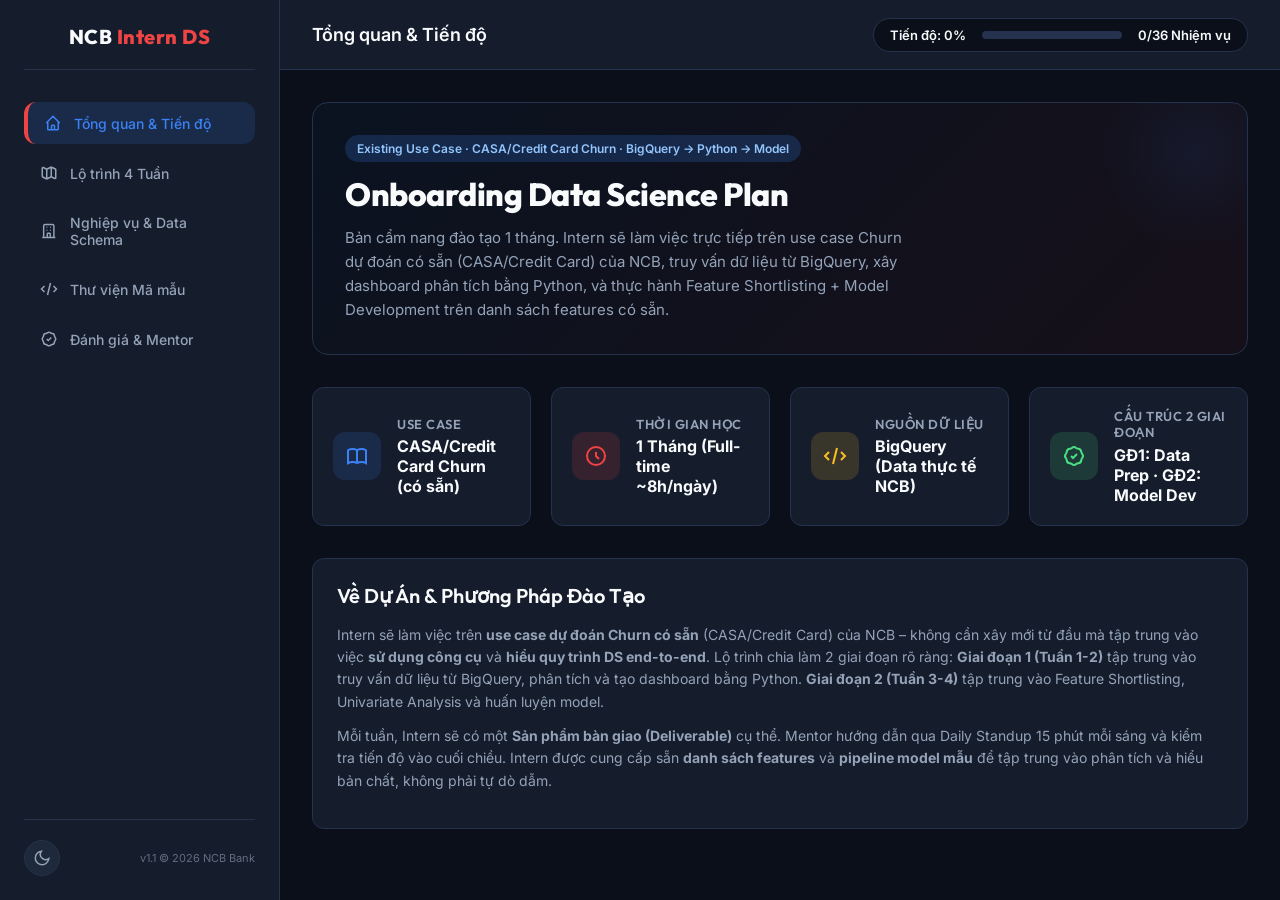
==== ds-intern-onboarding-guide/index.html @ 9ca45bc7 "Add ds-intern-onboarding-guide project files" ====
<!DOCTYPE html>
<html lang="vi" data-theme="dark">
<head>
  <meta charset="UTF-8">
  <meta name="viewport" content="width=device-width, initial-scale=1.0">
  <title>NCB - Khung Đào Tạo Intern Data Science (1 Tháng)</title>
  <!-- Google Fonts: Outfit for Headings, Inter for Body -->
  <link rel="preconnect" href="https://fonts.googleapis.com">
  <link rel="preconnect" href="https://fonts.gstatic.com" crossorigin>
  <link href="https://fonts.googleapis.com/css2?family=Inter:wght@300;400;500;600;700&family=Outfit:wght@400;500;600;700;800&display=swap" rel="stylesheet">
  
  <!-- CSS Stylesheet -->
  <link rel="stylesheet" href="style.css">
</head>
<body>

  <!-- ==========================================
       SIDEBAR NAVIGATION
       ========================================== -->
  <aside class="sidebar">
    <div>
      <div class="brand-container">
        <div class="logo-text">NCB <span>Intern DS</span></div>
      </div>
      <nav>
        <ul class="menu-list">
          <li class="menu-item active" data-tab="overview">
            <svg width="18" height="18" fill="none" stroke="currentColor" stroke-width="2" viewBox="0 0 24 24"><path d="M3 12l2-2m0 0l7-7 7 7M5 10v10a1 1 0 001 1h3m10-11l2 2m-2-2v10a1 1 0 01-1 1h-3m-6 0a1 1 0 001-1v-4a1 1 0 011-1h2a1 1 0 011 1v4a1 1 0 001 1m-6 0h6"/></svg>
            Tổng quan & Tiến độ
          </li>
          <li class="menu-item" data-tab="roadmap">
            <svg width="18" height="18" fill="none" stroke="currentColor" stroke-width="2" viewBox="0 0 24 24"><path d="M9 20l-5.447-2.724A1 1 0 013 16.382V5.618a1 1 0 011.447-.894L9 7m0 13l6-3m-6 3V7m6 10l4.553 2.276A1 1 0 0021 18.382V7.618a1 1 0 00-.553-.894L15 4m0 13V4m0 0L9 7"/></svg>
            Lộ trình 4 Tuần
          </li>
          <li class="menu-item" data-tab="business">
            <svg width="18" height="18" fill="none" stroke="currentColor" stroke-width="2" viewBox="0 0 24 24"><path d="M19 21V5a2 2 0 00-2-2H7a2 2 0 00-2 2v16m14 0h2m-2 0h-5m-9 0H3m2 0h5M9 7h1m-1 4h1m4-4h1m-1 4h1m-5 10v-5a1 1 0 011-1h2a1 1 0 011 1v5m-4 0h4"/></svg>
            Nghiệp vụ & Data Schema
          </li>
          <li class="menu-item" data-tab="code">
            <svg width="18" height="18" fill="none" stroke="currentColor" stroke-width="2" viewBox="0 0 24 24"><path d="M10 20l4-16m4 4l4 4-4 4M6 16l-4-4 4-4"/></svg>
            Thư viện Mã mẫu
          </li>
          <li class="menu-item" data-tab="evaluation">
            <svg width="18" height="18" fill="none" stroke="currentColor" stroke-width="2" viewBox="0 0 24 24"><path d="M9 12l2 2 4-4M7.835 4.697a3.42 3.42 0 001.946-.806 3.42 3.42 0 014.438 0 3.42 3.42 0 001.946.806 3.42 3.42 0 013.138 3.138 3.42 3.42 0 00.806 1.946 3.42 3.42 0 010 4.438 3.42 3.42 0 00-.806 1.946 3.42 3.42 0 01-3.138 3.138 3.42 3.42 0 00-1.946.806 3.42 3.42 0 01-4.438 0 3.42 3.42 0 00-1.946-.806 3.42 3.42 0 01-3.138-3.138 3.42 3.42 0 00-.806-1.946 3.42 3.42 0 010-4.438 3.42 3.42 0 00.806-1.946 3.42 3.42 0 013.138-3.138z"/></svg>
            Đánh giá & Mentor
          </li>
        </ul>
      </nav>
    </div>
    <div class="sidebar-footer">
      <button class="theme-toggle" id="theme-toggle-btn" title="Đổi chế ốộ Sáng/Tối">
        <!-- Sun icon (shows in dark) -->
        <svg id="theme-sun" width="18" height="18" fill="none" stroke="currentColor" stroke-width="2" viewBox="0 0 24 24" style="display:block;"><circle cx="12" cy="12" r="5"/><path d="M12 1v2m0 18v2M4.22 4.22l1.42 1.42m12.72 12.72l1.42 1.42M1 12h2m18 0h2M4.22 19.78l1.42-1.42m12.72-12.72l1.42-1.42"/></svg>
        <!-- Moon icon (shows in light) -->
        <svg id="theme-moon" width="18" height="18" fill="none" stroke="currentColor" stroke-width="2" viewBox="0 0 24 24" style="display:none;"><path d="M21 12.79A9 9 0 1111.21 3 7 7 0 0021 12.79z"/></svg>
      </button>
      <div style="font-size: 11px; opacity: 0.6;">v1.1 &copy; 2026 NCB Bank</div>
    </div>
  </aside>

  <!-- ==========================================
       MAIN CONTENT CONTAINER
       ========================================== -->
  <div class="main-wrapper">
    <!-- Top bar -->
    <header class="top-bar">
      <div class="top-title" id="page-title">Tổng quan & Tiến ốộ</div>
      <div class="progress-widget">
        <div class="progress-text" id="progress-percent-label">Tiến ốộ: 0%</div>
        <div class="progress-bar-container">
          <div class="progress-bar-fill" id="progress-bar"></div>
        </div>
        <div class="progress-text" id="progress-ratio">0/36 Nhiệm vụ</div>
      </div>
    </header>

    <!-- Scrollable content area -->
    <main class="content-area">

      <!-- ==========================================
           TAB: OVERVIEW
           ========================================== -->
      <section class="tab-content active" id="tab-overview">
        <div class="hero-banner">
          <div class="hero-info">
            <span class="hero-badge">Existing Use Case · CASA/Credit Card Churn · BigQuery → Python → Model</span>
            <h1 class="hero-title">Onboarding Data Science Plan</h1>
            <p class="hero-desc">Bản cẩm nang đào tạo 1 tháng. Intern sẽ làm việc trực tiếp trên use case Churn dự đoán có sẵn (CASA/Credit Card) của NCB, truy vấn dữ liệu từ BigQuery, xây dashboard phân tích bằng Python, và thực hành Feature Shortlisting + Model Development trên danh sách features có sẵn.</p>
          </div>
        </div>

        <div class="info-grid">
          <div class="info-card">
            <div class="info-icon-wrapper" style="background-color: var(--ncb-blue-light); color: var(--ncb-blue);">
              <svg width="24" height="24" fill="none" stroke="currentColor" stroke-width="2" viewBox="0 0 24 24"><path d="M12 6.253v13m0-13C10.832 5.477 9.246 5 7.5 5S4.168 5.477 3 6.253v13C4.168 18.477 5.754 18 7.5 18s3.332.477 4.5 1.253m0-13C13.168 5.477 14.754 5 16.5 5c1.747 0 3.332.477 4.5 1.253v13C19.832 18.477 18.247 18 16.5 18c-1.746 0-3.332.477-4.5 1.253"/></svg>
            </div>
            <div class="info-details">
              <h4>Use Case</h4>
              <p>CASA/Credit Card Churn (có sẵn)</p>
            </div>
          </div>
          <div class="info-card">
            <div class="info-icon-wrapper" style="background-color: var(--ncb-red-light); color: var(--ncb-red);">
              <svg width="24" height="24" fill="none" stroke="currentColor" stroke-width="2" viewBox="0 0 24 24"><path d="M12 8v4l3 3m6-3a9 9 0 11-18 0 9 9 0 0118 0z"/></svg>
            </div>
            <div class="info-details">
              <h4>Thời gian học</h4>
              <p>1 Tháng (Full-time ~8h/ngày)</p>
            </div>
          </div>
          <div class="info-card">
            <div class="info-icon-wrapper" style="background-color: var(--accent-gold-light); color: var(--accent-gold);">
              <svg width="24" height="24" fill="none" stroke="currentColor" stroke-width="2" viewBox="0 0 24 24"><path d="M10 20l4-16m4 4l4 4-4 4M6 16l-4-4 4-4"/></svg>
            </div>
            <div class="info-details">
              <h4>Nguồn dữ liệu</h4>
              <p>BigQuery (Data thực tế NCB)</p>
            </div>
          </div>
          <div class="info-card">
            <div class="info-icon-wrapper" style="background-color: var(--success-light); color: var(--success);">
              <svg width="24" height="24" fill="none" stroke="currentColor" stroke-width="2" viewBox="0 0 24 24"><path d="M9 12l2 2 4-4M7.835 4.697a3.42 3.42 0 001.946-.806 3.42 3.42 0 014.438 0 3.42 3.42 0 001.946.806 3.42 3.42 0 013.138 3.138 3.42 3.42 0 00.806 1.946 3.42 3.42 0 010 4.438 3.42 3.42 0 00-.806 1.946 3.42 3.42 0 01-3.138 3.138 3.42 3.42 0 00-1.946.806 3.42 3.42 0 01-4.438 0 3.42 3.42 0 00-1.946-.806 3.42 3.42 0 01-3.138-3.138 3.42 3.42 0 00-.806-1.946 3.42 3.42 0 010-4.438 3.42 3.42 0 00.806-1.946 3.42 3.42 0 013.138-3.138z"/></svg>
            </div>
            <div class="info-details">
              <h4>Cấu trúc 2 Giai đoạn</h4>
              <p>GĐ1: Data Prep · GĐ2: Model Dev</p>
            </div>
          </div>
        </div>

        <div style="background-color: var(--bg-card); border: 1px solid var(--border-color); padding: 24px; border-radius: var(--radius); margin-bottom: 24px;">
          <h2 style="font-size: 20px; margin-bottom: 16px;">Về Dự Án & Phương Pháp Đào Tạo</h2>
          <p style="color: var(--text-secondary); font-size: 14px; line-height: 1.6; margin-bottom: 12px;">
            Intern sẽ làm việc trên <strong>use case dự đoán Churn có sẵn</strong> (CASA/Credit Card) của NCB – không cần xây mới từ đầu mà tập trung vào việc <strong>sử dụng công cụ</strong> và <strong>hiểu quy trình DS end-to-end</strong>. Lộ trình chia làm 2 giai đoạn rõ ràng: <strong>Giai đoạn 1 (Tuần 1-2)</strong> tập trung vào truy vấn dữ liệu từ BigQuery, phân tích và tạo dashboard bằng Python. <strong>Giai đoạn 2 (Tuần 3-4)</strong> tập trung vào Feature Shortlisting, Univariate Analysis và huấn luyện model.
          </p>
          <p style="color: var(--text-secondary); font-size: 14px; line-height: 1.6; margin-bottom: 12px;">
            Mỗi tuần, Intern sẽ có một <strong>Sản phẩm bàn giao (Deliverable)</strong> cụ thể. Mentor hướng dẫn qua Daily Standup 15 phút mỗi sáng và kiểm tra tiến độ vào cuối chiều. Intern được cung cấp sẵn <strong>danh sách features</strong> và <strong>pipeline model mẫu</strong> để tập trung vào phân tích và hiểu bản chất, không phải tự dò dẫm.
          </p>
        </div>
      </section>

      <!-- ==========================================
           TAB: 4-WEEK ROADMAP
           ========================================== -->
      <section class="tab-content" id="tab-roadmap">
        <div class="search-container">
          <svg class="search-icon" width="18" height="18" fill="none" stroke="currentColor" stroke-width="2" viewBox="0 0 24 24"><path d="M21 21l-6-6m2-5a7 7 0 11-14 0 7 7 0 0114 0z"/></svg>
          <input type="text" class="search-input" id="roadmap-search" placeholder="Tìm kiếm nội dung bài học, thư viện, hoặc tác vụ cụ thể...">
        </div>

        <!-- Phase Banner 1 -->
        <div style="background: linear-gradient(135deg, var(--ncb-blue), #0066cc); color: #fff; padding: 16px 20px; border-radius: var(--radius); margin-bottom: 8px; display: flex; align-items: center; gap: 12px;">
          <svg width="24" height="24" fill="none" stroke="currentColor" stroke-width="2" viewBox="0 0 24 24"><path d="M4 7v10c0 2.21 3.582 4 8 4s8-1.79 8-4V7M4 7c0 2.21 3.582 4 8 4s8-1.79 8-4M4 7c0-2.21 3.582-4 8-4s8 1.79 8 4m0 5c0 2.21-3.582 4-8 4s-8-1.79-8-4"/></svg>
          <div>
            <div style="font-weight: 700; font-size: 16px;">GIAI ĐOẠN 1: DATA PREPARATION &amp; ANALYSIS</div>
            <div style="font-size: 12px; opacity: 0.85;">Tuần 1-2 · Kết nối BigQuery → Khám phá → Trực quan hóa bằng Python → Phân tích</div>
          </div>
        </div>

        <div class="timeline-container">
          
          <!-- WEEK 1 -->
          <div class="week-node open" id="week-1-node">
            <div class="week-marker">1</div>
            <div class="week-header" onclick="toggleWeek(1)">
              <div class="week-meta">
                <h3>Tuần 1: Kết nối dữ liệu &amp; Khám phá (Data Access &amp; Exploration)</h3>
                <div class="subtitle">Trọng tâm: Truy vấn dữ liệu thực tế CASA/Credit Card từ BigQuery, làm quen cấu trúc bảng, thống kê tổng quan bằng Python</div>
              </div>
              <button class="week-toggle-btn">
                <svg width="20" height="20" fill="none" stroke="currentColor" stroke-width="2" viewBox="0 0 24 24"><path d="M19 9l-7 7-7-7"/></svg>
              </button>
            </div>
            
            <div class="week-content">
              <div class="day-block">
                <div class="day-title"><span>Ngày 1-2</span> Thiết lập môi trường &amp; Kết nối BigQuery</div>
                <ul class="task-list">
                  <li class="task-item" onclick="toggleTaskCheckbox(this)">
                    <input type="checkbox" class="task-checkbox" data-task-id="w1-d1-1">
                    Cài đặt môi trường Python (Jupyter/Colab), cài đặt thư viện <code>google-cloud-bigquery</code> và xác thực tài khoản service account.
                  </li>
                  <li class="task-item" onclick="toggleTaskCheckbox(this)">
                    <input type="checkbox" class="task-checkbox" data-task-id="w1-d1-2">
                    Viết câu truy vấn SQL đầu tiên trên BigQuery Console: <code>SELECT * FROM dataset.table LIMIT 100</code> để xem cấu trúc dữ liệu CASA/Credit Card churn.
                  </li>
                  <li class="task-item" onclick="toggleTaskCheckbox(this)">
                    <input type="checkbox" class="task-checkbox" data-task-id="w1-d1-3">
                    Load kết quả truy vấn vào Python DataFrame bằng <code>client.query(sql).to_dataframe()</code>. Kiểm tra <code>df.shape</code>, <code>df.info()</code>, <code>df.dtypes</code>.
                  </li>
                </ul>
              </div>

              <div class="day-block">
                <div class="day-title"><span>Ngày 3</span> Data Profiling &amp; Kiểm tra chất lượng dữ liệu</div>
                <ul class="task-list">
                  <li class="task-item" onclick="toggleTaskCheckbox(this)">
                    <input type="checkbox" class="task-checkbox" data-task-id="w1-d2-1">
                    Kiểm tra tỷ lệ missing values cho từng cột bằng <code>df.isnull().mean()</code>. Đánh dấu các cột có tỷ lệ khuyết &gt;30% cần xử lý đặc biệt.
                  </li>
                  <li class="task-item" onclick="toggleTaskCheckbox(this)">
                    <input type="checkbox" class="task-checkbox" data-task-id="w1-d2-2">
                    Sử dụng <code>df.describe()</code> để đọc phân phối số liệu. Đối chiếu với Data Dictionary do Mentor cung cấp để hiểu ý nghĩa nghiệp vụ từng cột.
                  </li>
                  <li class="task-item" onclick="toggleTaskCheckbox(this)">
                    <input type="checkbox" class="task-checkbox" data-task-id="w1-d2-3">
                    Kiểm tra bản ghi trùng lặp <code>df.duplicated().sum()</code>, phân phối nhãn target (Churn vs Non-Churn) bằng <code>value_counts(normalize=True)</code>.
                  </li>
                </ul>
              </div>

              <div class="day-block">
                <div class="day-title"><span>Ngày 4-5</span> EDA cơ bản &amp; Trực quan hóa đơn biến</div>
                <ul class="task-list">
                  <li class="task-item" onclick="toggleTaskCheckbox(this)">
                    <input type="checkbox" class="task-checkbox" data-task-id="w1-d3-1">
                    Vẽ Histogram + Boxplot cho các biến số quan trọng (Hạn mức, Số dư, Độ tuổi, Số tháng không hoạt động) bằng Matplotlib/Seaborn.
                  </li>
                  <li class="task-item" onclick="toggleTaskCheckbox(this)">
                    <input type="checkbox" class="task-checkbox" data-task-id="w1-d3-2">
                    Vẽ Countplot/Bar chart cho các biến phân loại (Giới tính, Hạng thẻ, Khu vực). Viết nhận xét nghiệp vụ bên dưới mỗi biểu đồ.
                  </li>
                  <li class="task-item" onclick="toggleTaskCheckbox(this)">
                    <input type="checkbox" class="task-checkbox" data-task-id="w1-d3-3">
                    Đề xuất 3-5 câu hỏi kinh doanh từ dữ liệu (VD: "Nhóm thẻ nào có tỷ lệ churn cao nhất?", "Có mối liên hệ giữa số tháng inactive và churn không?").
                  </li>
                </ul>
              </div>

              <div class="deliverable-card">
                <div class="deliverable-info">
                  <span class="deliverable-badge">Sản phẩm bàn giao Tuần 1</span>
                  <div class="deliverable-title">Notebook Data Profiling &amp; EDA từ BigQuery</div>
                  <div class="deliverable-desc">Jupyter Notebook chạy thông từ kết nối BigQuery → load data → data profiling → EDA đơn biến. Code sạch, có Markdown giải thích cho mỗi section.</div>
                </div>
                <div style="display: flex; gap: 8px; align-items: center;">
                  <a href="#code-week-1" class="view-code-link-btn">
                    <svg width="14" height="14" fill="none" stroke="currentColor" stroke-width="2" viewBox="0 0 24 24"><path d="M10 20l4-16m4 4l4 4-4 4M6 16l-4-4 4-4"/></svg>
                    Xem Code Mẫu
                  </a>
                  <button class="deliverable-btn" onclick="alert('Hãy chia sẻ link notebook GitHub/Drive cho Mentor review nhé!')">
                    <svg width="14" height="14" fill="none" stroke="currentColor" stroke-width="2" viewBox="0 0 24 24"><path d="M4 16v1a3 3 0 003 3h10a3 3 0 003-3v-1m-4-8l-4-4m0 0L8 8m4-4v12"/></svg>
                    Nộp Bài
                  </button>
                </div>
              </div>
            </div>
          </div>

          <!-- WEEK 2 -->
          <div class="week-node" id="week-2-node">
            <div class="week-marker">2</div>
            <div class="week-header" onclick="toggleWeek(2)">
              <div class="week-meta">
                <h3>Tuần 2: Python Dashboard &amp; Phân tích chuyên sâu</h3>
                <div class="subtitle">Trọng tâm: Tạo dashboard trực quan bằng Python (Plotly/Matplotlib), phân tích đa biến, đúc kết insight nghiệp vụ</div>
              </div>
              <button class="week-toggle-btn">
                <svg width="20" height="20" fill="none" stroke="currentColor" stroke-width="2" viewBox="0 0 24 24"><path d="M19 9l-7 7-7-7"/></svg>
              </button>
            </div>
            
            <div class="week-content">
              <div class="day-block">
                <div class="day-title"><span>Ngày 6-7</span> Xây dựng Python Dashboard cho Key Metrics</div>
                <ul class="task-list">
                  <li class="task-item" onclick="toggleTaskCheckbox(this)">
                    <input type="checkbox" class="task-checkbox" data-task-id="w2-d1-1">
                    Tạo dashboard tổng hợp bằng <code>matplotlib.pyplot.subplots()</code> hoặc <code>plotly</code>: Tỷ lệ Churn tổng thể, phân bổ theo Hạng thẻ, phân bổ theo Khu vực.
                  </li>
                  <li class="task-item" onclick="toggleTaskCheckbox(this)">
                    <input type="checkbox" class="task-checkbox" data-task-id="w2-d1-2">
                    Vẽ so sánh phân phối các feature liên tục giữa 2 nhóm Churn=1 vs Churn=0 (overlapping Histograms hoặc Violin plots). Nhận xét feature nào có sự khác biệt rõ rệt.
                  </li>
                  <li class="task-item" onclick="toggleTaskCheckbox(this)">
                    <input type="checkbox" class="task-checkbox" data-task-id="w2-d1-3">
                    Vẽ ma trận tương quan Heatmap bằng Seaborn. Xác định các cặp biến có tương quan cao (&gt;0.7) cần lưu ý khi đưa vào mô hình.
                  </li>
                </ul>
              </div>

              <div class="day-block">
                <div class="day-title"><span>Ngày 8-9</span> Phân tích chuyên sâu &amp; Chân dung khách hàng Churn</div>
                <ul class="task-list">
                  <li class="task-item" onclick="toggleTaskCheckbox(this)">
                    <input type="checkbox" class="task-checkbox" data-task-id="w2-d2-1">
                    Sử dụng <code>groupby()</code> tính Churn Rate theo từng segment (Giới tính ỗ Hạng thẻ, Khu vực & Số sản phẩm). Vẽ biểu đồ cột chồng (stacked bar).
                  </li>
                  <li class="task-item" onclick="toggleTaskCheckbox(this)">
                    <input type="checkbox" class="task-checkbox" data-task-id="w2-d2-2">
                    Phân tích Bivariate: Scatterplot giữa Số lần giao dịch vs Giá trị giao dịch, tô màu theo nhãn Churn. Kết luận về hành vi chi tiêu.
                  </li>
                  <li class="task-item" onclick="toggleTaskCheckbox(this)">
                    <input type="checkbox" class="task-checkbox" data-task-id="w2-d2-3">
                    Tóm tắt "3 dấu hiệu rõ nhất" của khách hàng có nguy cơ churn từ tất cả biểu đồ đã phân tích.
                  </li>
                </ul>
              </div>

              <div class="day-block">
                <div class="day-title"><span>Ngày 10</span> Tổng hợp &amp; Trình bày kết quả phân tích</div>
                <ul class="task-list">
                  <li class="task-item" onclick="toggleTaskCheckbox(this)">
                    <input type="checkbox" class="task-checkbox" data-task-id="w2-d3-1">
                    Thiết kế slide 5 trang trình bày kết quả phân tích: Bối cảnh → Phân bổ Churn → Top 3 dấu hiệu → Chân dung KH rủi ro → Đề xuất hành động.
                  </li>
                  <li class="task-item" onclick="toggleTaskCheckbox(this)">
                    <input type="checkbox" class="task-checkbox" data-task-id="w2-d3-2">
                    Thuyết trình nội bộ với Mentor. Nhận phản hồi và điều chỉnh trước khi chuyển sang giai đoạn Model Development.
                  </li>
                </ul>
              </div>

              <!-- Optional Data Studio -->
              <div style="background: linear-gradient(135deg, rgba(255,193,7,0.08), rgba(255,152,0,0.08)); border: 1px dashed var(--accent-gold); padding: 16px 20px; border-radius: var(--radius); margin-bottom: 16px;">
                <div style="display: flex; align-items: center; gap: 8px; margin-bottom: 8px;">
                  <svg width="18" height="18" fill="none" stroke="var(--accent-gold)" stroke-width="2" viewBox="0 0 24 24"><path d="M11.049 2.927c.3-.921 1.603-.921 1.902 0l1.519 4.674a1 1 0 00.95.69h4.915c.969 0 1.371 1.24.588 1.81l-3.976 2.888a1 1 0 00-.363 1.118l1.518 4.674c.3.922-.755 1.688-1.538 1.118l-3.976-2.888a1 1 0 00-1.176 0l-3.976 2.888c-.783.57-1.838-.197-1.538-1.118l1.518-4.674a1 1 0 00-.363-1.118l-3.976-2.888c-.784-.57-.38-1.81.588-1.81h4.914a1 1 0 00.951-.69l1.519-4.674z"/></svg>
                  <strong style="color: var(--accent-gold); font-size: 14px;">OPTIONAL: Looker Studio (Data Studio) Dashboard</strong>
                </div>
                <ul class="task-list">
                  <li class="task-item" onclick="toggleTaskCheckbox(this)">
                    <input type="checkbox" class="task-checkbox" data-task-id="w2-opt-1">
                    Export kết quả phân tích từ Python ra Google Sheets hoặc CSV, kết nối vào Looker Studio làm nguồn dữ liệu.
                  </li>
                  <li class="task-item" onclick="toggleTaskCheckbox(this)">
                    <input type="checkbox" class="task-checkbox" data-task-id="w2-opt-2">
                    Tạo dashboard tương tác trên Looker Studio: Pie chart Churn Rate, Bar chart theo Hạng thẻ, Bộ lọc theo Khu vực/Giới tính. Chia sẻ link cho Mentor.
                  </li>
                </ul>
                <div style="font-size: 11px; color: var(--text-secondary); margin-top: 8px; font-style: italic;">👉 Phần này không bắt buộc nhưng sẽ giúp intern có thêm kỹ năng trình bày dữ liệu cho stakeholder bằng công cụ no-code.</div>
              </div>

              <div class="deliverable-card">
                <div class="deliverable-info">
                  <span class="deliverable-badge">Sản phẩm bàn giao Tuần 2</span>
                  <div class="deliverable-title">Python Dashboard &amp; Slide "Chân dung KH có nguy cơ churn"</div>
                  <div class="deliverable-desc">Dashboard Python trực quan, slide 5 trang nghiệp vụ trình bày pattern churn từ data thực tế, kèm đề xuất hành động cho bộ phận Credit Card/CASA.</div>
                </div>
                <div style="display: flex; gap: 8px; align-items: center;">
                  <a href="#code-week-2" class="view-code-link-btn">
                    <svg width="14" height="14" fill="none" stroke="currentColor" stroke-width="2" viewBox="0 0 24 24"><path d="M10 20l4-16m4 4l4 4-4 4M6 16l-4-4 4-4"/></svg>
                    Xem Code Mẫu
                  </a>
                  <button class="deliverable-btn" onclick="alert('Gửi bản dashboard + slide thuyết trình cho Mentor nhé!')">
                    <svg width="14" height="14" fill="none" stroke="currentColor" stroke-width="2" viewBox="0 0 24 24"><path d="M4 16v1a3 3 0 003 3h10a3 3 0 003-3v-1m-4-8l-4-4m0 0L8 8m4-4v12"/></svg>
                    Nộp Bài
                  </button>
                </div>
              </div>
            </div>
          </div>

        </div>

        <!-- Phase Banner 2 -->
        <div style="background: linear-gradient(135deg, var(--ncb-red), #cc3333); color: #fff; padding: 16px 20px; border-radius: var(--radius); margin-bottom: 8px; margin-top: 24px; display: flex; align-items: center; gap: 12px;">
          <svg width="24" height="24" fill="none" stroke="currentColor" stroke-width="2" viewBox="0 0 24 24"><path d="M9.75 17L9 20l-1 1h8l-1-1-.75-3M3 13h18M5 17h14a2 2 0 002-2V5a2 2 0 00-2-2H5a2 2 0 00-2 2v10a2 2 0 002 2z"/></svg>
          <div>
            <div style="font-weight: 700; font-size: 16px;">GIAI ĐOẠN 2: MODEL DEVELOPMENT</div>
            <div style="font-size: 12px; opacity: 0.85;">Tuần 3-4 · Feature Shortlisting → Univariate Analysis → Train Model → Present Results</div>
          </div>
        </div>

        <div class="timeline-container">

          <!-- WEEK 3 -->
          <div class="week-node" id="week-3-node">
            <div class="week-marker">3</div>
            <div class="week-header" onclick="toggleWeek(3)">
              <div class="week-meta">
                <h3>Tuần 3: Feature Selection &amp; Tiền xử lý (Feature Shortlisting)</h3>
                <div class="subtitle">Trọng tâm: Nhận danh sách features có sẵn, thực hành Univariate Analysis, lọc biến quan trọng, xây pipeline tiền xử lý</div>
              </div>
              <button class="week-toggle-btn">
                <svg width="20" height="20" fill="none" stroke="currentColor" stroke-width="2" viewBox="0 0 24 24"><path d="M19 9l-7 7-7-7"/></svg>
              </button>
            </div>
            
            <div class="week-content">
              <div class="day-block">
                <div class="day-title"><span>Ngày 11-12</span> Tiếp nhận Feature List &amp; Tìm hiểu nghiệp vụ từng biến</div>
                <ul class="task-list">
                  <li class="task-item" onclick="toggleTaskCheckbox(this)">
                    <input type="checkbox" class="task-checkbox" data-task-id="w3-d1-1">
                    Nhận danh sách features có sẵn (pre-created feature list) từ Mentor. Đọc tài liệu mô tả ý nghĩa nghiệp vụ của từng biến.
                  </li>
                  <li class="task-item" onclick="toggleTaskCheckbox(this)">
                    <input type="checkbox" class="task-checkbox" data-task-id="w3-d1-2">
                    Phân loại features thành các nhóm: Demographics (tuổi, giới tính), Transaction Behavior (số lần GD, giá trị GD), Product (hạng thẻ, số SP), Engagement (tháng inactive).
                  </li>
                  <li class="task-item" onclick="toggleTaskCheckbox(this)">
                    <input type="checkbox" class="task-checkbox" data-task-id="w3-d1-3">
                    Kiểm tra data quality của từng feature: tỷ lệ missing, tỷ lệ zero, phân phối outlier. Đánh dấu features cần xử lý trước khi đưa vào model.
                  </li>
                </ul>
              </div>

              <div class="day-block">
                <div class="day-title"><span>Ngày 13-14</span> Univariate Analysis &amp; Feature Shortlisting</div>
                <ul class="task-list">
                  <li class="task-item" onclick="toggleTaskCheckbox(this)">
                    <input type="checkbox" class="task-checkbox" data-task-id="w3-d2-1">
                    Thực hành Univariate Analysis: Với mỗi feature số, tính <strong>KS Statistic</strong> hoặc dùng biểu đồ phân phối so sánh giữa nhóm Churn vs Non-Churn.
                  </li>
                  <li class="task-item" onclick="toggleTaskCheckbox(this)">
                    <input type="checkbox" class="task-checkbox" data-task-id="w3-d2-2">
                    Với feature phân loại, tính <strong>Churn Rate theo từng category</strong> và sử dụng Chi-squared test hoặc WoE/IV (Weight of Evidence / Information Value) nếu có hướng dẫn.
                  </li>
                  <li class="task-item" onclick="toggleTaskCheckbox(this)">
                    <input type="checkbox" class="task-checkbox" data-task-id="w3-d2-3">
                    Lập bảng tổng hợp Feature Shortlist: Xếp hạng các features theo mức độ phân biệt (discriminatory power). Loại bỏ features yếu hoặc bị multicollinearity.
                  </li>
                </ul>
              </div>

              <div class="day-block">
                <div class="day-title"><span>Ngày 15</span> Xây dựng Pipeline tiền xử lý dữ liệu</div>
                <ul class="task-list">
                  <li class="task-item" onclick="toggleTaskCheckbox(this)">
                    <input type="checkbox" class="task-checkbox" data-task-id="w3-d3-1">
                    Xử lý missing values (<code>SimpleImputer</code>), mã hóa biến phân loại (<code>OneHotEncoder</code>/<code>LabelEncoder</code>), chuẩn hóa biến số (<code>StandardScaler</code>).
                  </li>
                  <li class="task-item" onclick="toggleTaskCheckbox(this)">
                    <input type="checkbox" class="task-checkbox" data-task-id="w3-d3-2">
                    Tạo bảng so sánh "Before vs After": số lượng features ban đầu → sau shortlisting → sau tiền xử lý. Giải thích lý do loại/giữ từng feature.
                  </li>
                </ul>
              </div>

              <div class="deliverable-card">
                <div class="deliverable-info">
                  <span class="deliverable-badge">Sản phẩm bàn giao Tuần 3</span>
                  <div class="deliverable-title">Feature Shortlist Report &amp; Preprocessing Pipeline</div>
                  <div class="deliverable-desc">Bảng xếp hạng features kèm lý do chọn/loại, code pipeline tiền xử lý chạy end-to-end, slide "Before vs After" trình bày cho Mentor.</div>
                </div>
                <div style="display: flex; gap: 8px; align-items: center;">
                  <a href="#code-week-3" class="view-code-link-btn">
                    <svg width="14" height="14" fill="none" stroke="currentColor" stroke-width="2" viewBox="0 0 24 24"><path d="M10 20l4-16m4 4l4 4-4 4M6 16l-4-4 4-4"/></svg>
                    Xem Code Mẫu
                  </a>
                  <button class="deliverable-btn" onclick="alert('Nộp Feature Shortlist và code tiền xử lý cho Mentor kiểm tra nhé!')">
                    <svg width="14" height="14" fill="none" stroke="currentColor" stroke-width="2" viewBox="0 0 24 24"><path d="M4 16v1a3 3 0 003 3h10a3 3 0 003-3v-1m-4-8l-4-4m0 0L8 8m4-4v12"/></svg>
                    Nộp Bài
                  </button>
                </div>
              </div>
            </div>
          </div>

          <!-- WEEK 4 -->
          <div class="week-node" id="week-4-node">
            <div class="week-marker">4</div>
            <div class="week-header" onclick="toggleWeek(4)">
              <div class="week-meta">
                <h3>Tuần 4: Huấn luyện Model &amp; Trình bày kết quả</h3>
                <div class="subtitle">Trọng tâm: Train model với features đã shortlist, đánh giá hiệu năng, trích xuất insight, storytelling 10 phút</div>
              </div>
              <button class="week-toggle-btn">
                <svg width="20" height="20" fill="none" stroke="currentColor" stroke-width="2" viewBox="0 0 24 24"><path d="M19 9l-7 7-7-7"/></svg>
              </button>
            </div>
            
            <div class="week-content">
              <div class="day-block">
                <div class="day-title"><span>Ngày 16-17</span> Train Baseline Model &amp; Đánh giá</div>
                <ul class="task-list">
                  <li class="task-item" onclick="toggleTaskCheckbox(this)">
                    <input type="checkbox" class="task-checkbox" data-task-id="w4-d1-1">
                    Chia tập dữ liệu Train/Test (80/20) với <code>train_test_split(stratify=y)</code>. Giải thích tại sao cần stratify khi dữ liệu mất cân bằng.
                  </li>
                  <li class="task-item" onclick="toggleTaskCheckbox(this)">
                    <input type="checkbox" class="task-checkbox" data-task-id="w4-d1-2">
                    Nhận Pipeline model từ Mentor (Logistic Regression / Random Forest). Huấn luyện trên tập train, ghi lại AUC-ROC, Precision, Recall, F1-Score.
                  </li>
                  <li class="task-item" onclick="toggleTaskCheckbox(this)">
                    <input type="checkbox" class="task-checkbox" data-task-id="w4-d1-3">
                    Vẽ ROC Curve và Confusion Matrix. Thảo luận với Mentor: Trong bài toán churn banking, nên ưu tiên Precision hay Recall? Tại sao?
                  </li>
                </ul>
              </div>

              <div class="day-block">
                <div class="day-title"><span>Ngày 18-19</span> Feature Importance &amp; Kiểm chứng kết quả</div>
                <ul class="task-list">
                  <li class="task-item" onclick="toggleTaskCheckbox(this)">
                    <input type="checkbox" class="task-checkbox" data-task-id="w4-d2-1">
                    Trích xuất Feature Importance (<code>model.feature_importances_</code> hoặc <code>model.coef_</code>). Vẽ biểu đồ horizontal bar chart Top 10 features quan trọng nhất.
                  </li>
                  <li class="task-item" onclick="toggleTaskCheckbox(this)">
                    <input type="checkbox" class="task-checkbox" data-task-id="w4-d2-2">
                    Kiểm chứng: So sánh Feature Importance từ model với kết quả Univariate Analysis ở Tuần 3. Kết luận xem 2 góc nhìn có nhất quán không.
                  </li>
                  <li class="task-item" onclick="toggleTaskCheckbox(this)">
                    <input type="checkbox" class="task-checkbox" data-task-id="w4-d2-3">
                    (Nâng cao) Thử thay đổi tập features (thêm/bớt) và so sánh AUC để chứng minh Feature Selection ảnh hưởng thế nào đến hiệu năng model.
                  </li>
                </ul>
              </div>

              <div class="day-block">
                <div class="day-title"><span>Ngày 20</span> Storytelling &amp; Báo cáo Demo cuối kỳ</div>
                <ul class="task-list">
                  <li class="task-item" onclick="toggleTaskCheckbox(this)">
                    <input type="checkbox" class="task-checkbox" data-task-id="w4-d3-1">
                    Thiết kế bài thuyết trình "Storytelling" 10 phút: Bối cảnh nghiệp vụ → Phân tích dữ liệu (GĐ1) → Feature Selection → Kết quả Model → Đề xuất hành động cho phòng CSKH.
                  </li>
                  <li class="task-item" onclick="toggleTaskCheckbox(this)">
                    <input type="checkbox" class="task-checkbox" data-task-id="w4-d3-2">
                    Demo trước Mentor (và stakeholder nếu có). Nhận phản hồi, tổng kết những gì đã học được trong 1 tháng.
                  </li>
                </ul>
              </div>

              <!-- Optional: Export kết quả Model lên Looker Studio -->
              <div style="background: linear-gradient(135deg, rgba(255,193,7,0.08), rgba(255,152,0,0.08)); border: 1px dashed var(--accent-gold); padding: 16px 20px; border-radius: var(--radius); margin-bottom: 16px;">
                <div style="display: flex; align-items: center; gap: 8px; margin-bottom: 8px;">
                  <svg width="18" height="18" fill="none" stroke="var(--accent-gold)" stroke-width="2" viewBox="0 0 24 24"><path d="M11.049 2.927c.3-.921 1.603-.921 1.902 0l1.519 4.674a1 1 0 00.95.69h4.915c.969 0 1.371 1.24.588 1.81l-3.976 2.888a1 1 0 00-.363 1.118l1.518 4.674c.3.922-.755 1.688-1.538 1.118l-3.976-2.888a1 1 0 00-1.176 0l-3.976 2.888c-.783.57-1.838-.197-1.538-1.118l1.518-4.674a1 1 0 00-.363-1.118l-3.976-2.888c-.784-.57-.38-1.81.588-1.81h4.914a1 1 0 00.951-.69l1.519-4.674z"/></svg>
                  <strong style="color: var(--accent-gold); font-size: 14px;">OPTIONAL: Trình bày Model Results trên Looker Studio</strong>
                </div>
                <ul class="task-list">
                  <li class="task-item" onclick="toggleTaskCheckbox(this)">
                    <input type="checkbox" class="task-checkbox" data-task-id="w4-opt-1">
                    Export kết quả dự đoán + Feature Importance ra Google Sheets, tạo dashboard kết quả model trên Looker Studio để stakeholder dễ theo dõi.
                  </li>
                </ul>
                <div style="font-size: 11px; color: var(--text-secondary); margin-top: 8px; font-style: italic;">&#128161; Dashboard kết quả model giúp trình bày chuyên nghiệp hơn so với screenshot biểu đồ từ Jupyter Notebook.</div>
              </div>

              <div class="deliverable-card">
                <div class="deliverable-info">
                  <span class="deliverable-badge">Sản phẩm bàn giao Tuần 4</span>
                  <div class="deliverable-title">Demo 10 phút &amp; Báo cáo kết quả Model cuối kỳ</div>
                  <div class="deliverable-desc">Bài thuyết trình end-to-end: Từ khai thác dữ liệu BigQuery → Phân tích → Feature Selection → Model → Insight hành động. Chứng minh model tìm được KH churn tốt hơn phán đoán cảm tính.</div>
                </div>
                <div style="display: flex; gap: 8px; align-items: center;">
                  <a href="#code-week-4" class="view-code-link-btn">
                    <svg width="14" height="14" fill="none" stroke="currentColor" stroke-width="2" viewBox="0 0 24 24"><path d="M10 20l4-16m4 4l4 4-4 4M6 16l-4-4 4-4"/></svg>
                    Xem Code Mẫu
                  </a>
                  <button class="deliverable-btn" onclick="alert('Hoàn thành! Sẵn sàng báo cáo hội đồng!')">
                    <svg width="14" height="14" fill="none" stroke="currentColor" stroke-width="2" viewBox="0 0 24 24"><path d="M9 12l2 2 4-4M7.835 4.697a3.42 3.42 0 001.946-.806 3.42 3.42 0 014.438 0 3.42 3.42 0 001.946.806 3.42 3.42 0 013.138 3.138 3.42 3.42 0 00.806 1.946 3.42 3.42 0 010 4.438 3.42 3.42 0 00-.806 1.946 3.42 3.42 0 01-3.138 3.138 3.42 3.42 0 00-1.946.806 3.42 3.42 0 01-4.438 0 3.42 3.42 0 00-1.946-.806 3.42 3.42 0 01-3.138-3.138 3.42 3.42 0 00-.806-1.946 3.42 3.42 0 010-4.438 3.42 3.42 0 00.806-1.946 3.42 3.42 0 013.138-3.138z"/></svg>
                    Báo cáo Cuối Kỳ
                  </button>
                </div>
              </div>
            </div>
          </div> <!-- Close week-node (week 4) -->
        </div> <!-- Close timeline-container (phase 2) -->
      </section> <!-- Close tab-roadmap -->

      <!-- ==========================================
           TAB: BUSINESS & DATA SCHEMA
           ========================================== -->
      <section class="tab-content" id="tab-business">
        <div class="tab-grid">
          
          <div>
            <h2 style="font-size: 20px; margin-bottom: 12px;">Ngữ cảnh nghiệp vụ Churn Thẻ Tín Dụng</h2>
            <p style="color: var(--text-secondary); font-size: 14px; line-height: 1.6; margin-bottom: 16px;">
              Tại ngân hàng NCB, việc giữ chân khách hàng (Customer Retention) có chi phí tối ưu hơn nhiều so với việc tìm kiếm khách hàng mới. Thẻ tín dụng là dòng sản phẩm mang lại doanh thu định kỳ lớn thông qua phí thường niên, lãi suất chi tiêu và phí xử lý giao dịch.
            </p>
            
            <div style="background-color: var(--bg-card); border: 1px solid var(--border-color); padding: 16px; border-radius: var(--radius); margin-bottom: 24px;">
              <h3 style="font-size: 15px; margin-bottom: 8px; color: var(--ncb-red);">Định nghĩa khách hàng rời bỏ (Churn) trong thực tế:</h3>
              <p style="color: var(--text-secondary); font-size: 13px; line-height: 1.5;">
                Khách hàng chủ động gửi yêu cầu hủy thẻ tín dụng <strong>hoặc</strong> tài khoản thẻ không ghi nhận bất cứ phát sinh chi tiêu/thanh toán nào liên tiếp trong vòng 3 tháng gần nhất (gọi là tài khoản ngủ đông - dormant).
              </p>
            </div>

            <h3 style="font-size: 16px; margin-bottom: 12px;">Cấu trúc file dữ liệu mẫu (Data Dictionary)</h3>
            <table class="schema-table">
              <thead>
                <tr>
                  <th>Cột Dữ Liệu</th>
                  <th>Kiểu Dữ Liệu</th>
                  <th>Giải Thích Ý Nghĩa</th>
                </tr>
              </thead>
              <tbody id="schema-table-body">
                <!-- Sẽ được render động từ data.js -->
              </tbody>
            </table>
          </div>

          <!-- Interactive Simulator Playground -->
          <div>
            <div class="simulator-card">
              <div class="sim-header">
                <h3>Bộ mô phỏng Luật Churn (Heuristics)</h3>
                <span class="sim-status">NCB Mock Engine</span>
              </div>
              <p style="color: var(--text-secondary); font-size: 12px; margin-bottom: 20px; line-height: 1.4;">
                Dưới đây là một mô hình giả định luật nghiệp vụ. Intern có thể thay đổi các giá trị để xem quy luật rời bỏ của khách hàng thay đổi thế nào.
              </p>

              <!-- Inputs -->
              <div class="sim-slider-group">
                <div class="sim-label-row">
                  <span>Số tháng ngưng giao dịch</span>
                  <span class="sim-value" id="val-inactive">3 tháng</span>
                </div>
                <input type="range" class="sim-slider" id="input-inactive" min="0" max="12" value="3">
              </div>

              <div class="sim-slider-group">
                <div class="sim-label-row">
                  <span>Số lần quẹt thẻ / năm</span>
                  <span class="sim-value" id="val-trans-count">24 lần</span>
                </div>
                <input type="range" class="sim-slider" id="input-trans-count" min="2" max="150" value="24">
              </div>

              <div class="sim-slider-group">
                <div class="sim-label-row">
                  <span>Số dư nợ thẻ (VND)</span>
                  <span class="sim-value" id="val-balance">1,500,000đ</span>
                </div>
                <input type="range" class="sim-slider" id="input-balance" min="0" max="20000000" step="500000" value="1500000">
              </div>

              <div class="sim-slider-group">
                <div class="sim-label-row">
                  <span>Hạn mức tín dụng (VND)</span>
                  <span class="sim-value" id="val-limit">30,000,000đ</span>
                </div>
                <input type="range" class="sim-slider" id="input-limit" min="5000000" max="100000000" step="1000000" value="30000000">
              </div>

              <!-- Output visual gauge -->
              <div class="gauge-container">
                <div class="gauge-radial">
                  <svg class="gauge-svg" width="120" height="120" viewBox="0 0 120 120">
                    <circle class="gauge-track" cx="60" cy="60" r="50" stroke-width="8" fill="none"/>
                    <circle class="gauge-fill" id="sim-gauge-fill" cx="60" cy="60" r="50" stroke-width="8" fill="none" stroke-dasharray="314.16" stroke-dashoffset="314.16"/>
                  </svg>
                  <div class="gauge-text">
                     <div class="gauge-percent" id="sim-churn-percentage">45%</div>
                     <div class="gauge-label">Nguy cơ</div>
                  </div>
                </div>
                <div class="gauge-desc" id="sim-churn-desc">Mức Độ Nguy Cơ: Trung Bình</div>
              </div>
            </div>
          </div>

        </div>
      </section>

      <!-- ==========================================
           TAB: CODE LIBRARY
           ========================================== -->
      <section class="tab-content" id="tab-code">
        <h2 style="font-size: 20px; margin-bottom: 8px;">Thư viện Code mẫu cho Intern</h2>
        <p style="color: var(--text-secondary); font-size: 14px; margin-bottom: 24px;">Các đoạn code snippet nền tảng giúp bạn Intern tăng tốc lập trình mà vẫn hiểu bản chất hoạt động của thư viện.</p>

        <!-- Sub-tabs for Week 1 to 4 -->
        <div id="code-tabs-nav" class="code-tabs-nav">
          <!-- Sẽ được render động từ app.js -->
        </div>

        <div id="code-snippets-container">
          <!-- Sẽ được render động từ data.js -->
        </div>
      </section>

      <!-- ==========================================
           TAB: EVALUATION & MENTOR TOOLKIT
           ========================================== -->
      <section class="tab-content" id="tab-evaluation">
        <!-- Section 1: Rubrics (2x2 grid) -->
        <div style="margin-bottom: 32px;">
          <h3 class="section-title">
            <svg width="20" height="20" fill="none" stroke="currentColor" stroke-width="2" viewBox="0 0 24 24"><path d="M9 12l2 2 4-4m6 2a9 9 0 11-18 0 9 9 0 0118 0z"/></svg>
            Tiêu chí Đánh giá Sản phẩm bàn giao (Weekly Rubrics)
          </h3>
          <div class="rubric-grid-2x2" id="rubrics-list-container">
            <!-- Sẽ được render động từ data.js -->
          </div>
        </div>

        <!-- Section 2: Mentor Toolkit (Principles and Templates) -->
        <div class="mentor-section">
          <h3 class="section-title" style="color: var(--text-primary); margin-bottom: 20px;">
            <svg width="20" height="20" fill="none" stroke="currentColor" stroke-width="2" viewBox="0 0 24 24"><path d="M12 6.253v13m0-13C10.832 5.477 9.246 5 7.5 5S4.168 5.477 3 6.253v13C4.168 18.477 5.754 18 7.5 18s3.332.477 4.5 1.253m0-13C13.168 5.477 14.754 5 16.5 5c1.747 0 3.332.477 4.5 1.253v13C19.832 18.477 18.247 18 16.5 18c-1.746 0-3.332.477-4.5 1.253"/></svg>
            Cẩm nang &amp; Công cụ dành cho Mentor
          </h3>
          
          <!-- Mentor Principles (3 columns) -->
          <div class="mentor-principles-row" id="mentor-principles-container" style="margin-bottom: 28px;">
            <!-- Sẽ được render động từ data.js -->
          </div>

          <h4 style="font-size: 15px; margin-bottom: 8px; font-weight: 600; color: var(--text-primary);">Mẫu phản hồi hàng tuần (Feedback Templates)</h4>
          <p style="color: var(--text-secondary); font-size: 13px; margin-bottom: 16px;">Mentor có thể sao chép nhanh nhận xét mẫu để gửi đánh giá định kỳ cho intern qua Email hoặc chat room.</p>
          
          <!-- Feedback Templates (2x2 grid) -->
          <div class="mentor-grid" id="feedback-templates-container">
            <!-- Sẽ được render động từ data.js -->
          </div>
        </div>
      </section>

    </main>
  </div>

  <!-- JavaScript Bundle -->
  <script src="data.js"></script>
  <script src="app.js"></script>
</body>
</html>
---- ds-intern-onboarding-guide/style.css ----
/* ==========================================
   DESIGN SYSTEM & CSS VARIABLES
   ========================================== */
:root {
  --bg-primary: #f8fafc;
  --bg-card: #ffffff;
  --bg-sidebar: #ffffff; /* Match white background of NCB Logo */
  --border-color: #e2e8f0;
  --text-primary: #0f172a;
  --text-secondary: #475569;
  --text-on-dark: #f8fafc;
  
  /* Sidebar Specific Variables for Light Mode */
  --text-sidebar: #475569;
  --text-sidebar-active: #0054A6;
  --sidebar-item-hover: #f1f5f9;
  --sidebar-active-bg: #e0f2fe;
  --sidebar-border: #e2e8f0;
  
  /* Brand colors (NCB Standard) */
  --ncb-blue: #0054A6;
  --ncb-blue-light: #e0f2fe;
  --ncb-red: #E31B23;
  --ncb-red-light: #fee2e2;
  --accent-gold: #D4AF37;
  --accent-gold-light: #fef9c3;
  --success: #22c55e;
  --success-light: #dcfce7;
  --warning: #f59e0b;
  --warning-light: #fef3c7;
  
  --shadow-sm: 0 1px 2px 0 rgb(0 0 0 / 0.05);
  --shadow: 0 4px 6px -1px rgb(0 0 0 / 0.05), 0 2px 4px -2px rgb(0 0 0 / 0.05);
  --shadow-lg: 0 10px 15px -3px rgb(0 0 0 / 0.05), 0 4px 6px -4px rgb(0 0 0 / 0.05);
  --radius-sm: 6px;
  --radius: 12px;
  --radius-lg: 16px;
  --transition: all 0.25s cubic-bezier(0.4, 0, 0.2, 1);
}

[data-theme="dark"] {
  --bg-primary: #0b0f19;
  --bg-card: #151c2c;
  --bg-sidebar: #151c2c;
  --border-color: #24324d;
  --text-primary: #f8fafc;
  --text-secondary: #94a3b8;
  
  /* Sidebar Specific Variables for Dark Mode */
  --text-sidebar: #94a3b8;
  --text-sidebar-active: #3b82f6;
  --sidebar-item-hover: #1e293b;
  --sidebar-active-bg: rgba(59, 130, 246, 0.15);
  --sidebar-border: #24324d;
  
  --ncb-blue: #3b82f6;
  --ncb-blue-light: rgba(59, 130, 246, 0.15);
  --ncb-red: #ef4444;
  --ncb-red-light: rgba(239, 68, 68, 0.15);
  --accent-gold: #fbbf24;
  --accent-gold-light: rgba(251, 191, 36, 0.15);
  --success: #4ade80;
  --success-light: rgba(74, 222, 128, 0.15);
  --warning: #fbbf24;
  --warning-light: rgba(251, 191, 36, 0.15);
  
  --shadow-sm: 0 1px 2px 0 rgb(0 0 0 / 0.3);
  --shadow: 0 4px 6px -1px rgb(0 0 0 / 0.3), 0 2px 4px -2px rgb(0 0 0 / 0.3);
  --shadow-lg: 0 10px 15px -3px rgb(0 0 0 / 0.3), 0 4px 6px -4px rgb(0 0 0 / 0.3);
}

/* ==========================================
   BASIC STYLES
   ========================================== */
* {
  box-sizing: border-box;
  margin: 0;
  padding: 0;
}

body {
  font-family: 'Inter', sans-serif;
  background-color: var(--bg-primary);
  color: var(--text-primary);
  height: 100vh;
  width: 100vw;
  overflow: hidden;
  display: flex;
  transition: var(--transition);
}

h1, h2, h3, h4, h5, h6 {
  font-family: 'Outfit', sans-serif;
  font-weight: 600;
  line-height: 1.25;
}

/* Custom Scrollbar */
::-webkit-scrollbar {
  width: 6px;
  height: 6px;
}
::-webkit-scrollbar-track {
  background: transparent;
}
::-webkit-scrollbar-thumb {
  background: var(--border-color);
  border-radius: 3px;
}
::-webkit-scrollbar-thumb:hover {
  background: var(--ncb-blue);
}

/* ==========================================
   LAYOUT STRUCTURE
   ========================================== */
/* Sidebar styling */
.sidebar {
  width: 280px;
  background-color: var(--bg-sidebar);
  color: var(--text-sidebar);
  display: flex;
  flex-direction: column;
  justify-content: space-between;
  padding: 24px;
  flex-shrink: 0;
  z-index: 10;
  border-right: 1px solid var(--sidebar-border);
  transition: var(--transition);
}

.brand-container {
  display: flex;
  align-items: center;
  justify-content: center;
  margin-bottom: 32px;
  padding-bottom: 20px;
  border-bottom: 1px solid var(--sidebar-border);
}

.logo-text {
  font-size: 20px;
  font-weight: 800;
  letter-spacing: 0.5px;
  font-family: 'Outfit', sans-serif;
  color: var(--text-primary);
}

.logo-text span {
  color: var(--ncb-red);
}

.menu-list {
  list-style: none;
  display: flex;
  flex-direction: column;
  gap: 8px;
  flex-grow: 1;
}

.menu-item {
  display: flex;
  align-items: center;
  gap: 12px;
  padding: 12px 16px;
  border-radius: var(--radius);
  cursor: pointer;
  color: var(--text-sidebar);
  font-weight: 500;
  font-size: 14px;
  transition: var(--transition);
}

.menu-item:hover {
  color: var(--text-sidebar-active);
  background-color: var(--sidebar-item-hover);
}

.menu-item.active {
  background-color: var(--sidebar-active-bg);
  color: var(--text-sidebar-active);
  border-left: 4px solid var(--ncb-red);
}

.sidebar-footer {
  border-top: 1px solid var(--sidebar-border);
  padding-top: 20px;
  display: flex;
  align-items: center;
  justify-content: space-between;
  color: var(--text-sidebar);
}

.theme-toggle {
  background: var(--sidebar-item-hover);
  border: 1px solid var(--sidebar-border);
  color: var(--text-sidebar);
  padding: 8px;
  border-radius: 50%;
  cursor: pointer;
  display: flex;
  align-items: center;
  justify-content: center;
  transition: var(--transition);
}

.theme-toggle:hover {
  background: var(--sidebar-active-bg);
  color: var(--text-sidebar-active);
}

/* Main Content Container */
.main-wrapper {
  flex-grow: 1;
  height: 100%;
  display: flex;
  flex-direction: column;
  overflow: hidden;
}

/* Top Navigation bar */
.top-bar {
  height: 70px;
  background-color: var(--bg-card);
  border-bottom: 1px solid var(--border-color);
  display: flex;
  align-items: center;
  justify-content: space-between;
  padding: 0 32px;
  flex-shrink: 0;
  transition: var(--transition);
}

.top-title {
  font-size: 18px;
  font-weight: 600;
  color: var(--text-primary);
}

.progress-widget {
  display: flex;
  align-items: center;
  gap: 16px;
  background: var(--bg-primary);
  padding: 8px 16px;
  border-radius: 30px;
  border: 1px solid var(--border-color);
  transition: var(--transition);
}

.progress-bar-container {
  width: 140px;
  height: 8px;
  background: var(--border-color);
  border-radius: 4px;
  overflow: hidden;
}

.progress-bar-fill {
  height: 100%;
  width: 0%;
  background: linear-gradient(90deg, var(--ncb-blue), var(--ncb-red));
  border-radius: 4px;
  transition: width 0.4s ease;
}

.progress-text {
  font-size: 13px;
  font-weight: 600;
  color: var(--text-primary);
}

/* Content Area */
.content-area {
  flex-grow: 1;
  padding: 32px;
  overflow-y: auto;
}

.tab-content {
  display: none;
  animation: fadeIn 0.3s ease;
}

.tab-content.active {
  display: block;
}

@keyframes fadeIn {
  from { opacity: 0; transform: translateY(10px); }
  to { opacity: 1; transform: translateY(0); }
}

/* ==========================================
   DASHBOARD OVERVIEW CARD & GRID
   ========================================== */
.hero-banner {
  background: linear-gradient(135deg, rgba(0, 84, 166, 0.05) 0%, rgba(227, 27, 35, 0.05) 100%);
  border: 1px solid var(--border-color);
  border-radius: var(--radius-lg);
  padding: 32px;
  margin-bottom: 32px;
  display: flex;
  justify-content: space-between;
  align-items: center;
  position: relative;
  overflow: hidden;
}

.hero-banner::after {
  content: '';
  position: absolute;
  width: 200px;
  height: 200px;
  background: radial-gradient(circle, var(--ncb-blue-light) 0%, transparent 70%);
  right: -50px;
  top: -50px;
  opacity: 0.5;
  z-index: 1;
}

.hero-info {
  max-width: 65%;
  z-index: 2;
}

.hero-badge {
  background-color: var(--ncb-blue-light);
  color: var(--ncb-blue);
  padding: 6px 12px;
  border-radius: 20px;
  font-size: 12px;
  font-weight: 600;
  display: inline-block;
  margin-bottom: 12px;
}

[data-theme="dark"] .hero-badge {
  background-color: rgba(59, 130, 246, 0.2);
  color: #93c5fd;
}

.hero-title {
  font-size: 32px;
  font-weight: 800;
  margin-bottom: 12px;
  letter-spacing: -0.5px;
  color: var(--text-primary);
}

.hero-desc {
  color: var(--text-secondary);
  font-size: 15px;
  line-height: 1.6;
}

.info-grid {
  display: grid;
  grid-template-columns: repeat(4, 1fr);
  gap: 20px;
  margin-bottom: 32px;
}

.info-card {
  background: var(--bg-card);
  border: 1px solid var(--border-color);
  border-radius: var(--radius);
  padding: 20px;
  display: flex;
  align-items: center;
  gap: 16px;
  transition: var(--transition);
}

.info-card:hover {
  transform: translateY(-2px);
  box-shadow: var(--shadow-lg);
  border-color: var(--ncb-blue);
}

.info-icon-wrapper {
  width: 48px;
  height: 48px;
  border-radius: var(--radius);
  display: flex;
  align-items: center;
  justify-content: center;
  flex-shrink: 0;
}

.info-details h4 {
  font-size: 13px;
  color: var(--text-secondary);
  margin-bottom: 4px;
  text-transform: uppercase;
  letter-spacing: 0.5px;
}

.info-details p {
  font-size: 16px;
  font-weight: 700;
  color: var(--text-primary);
}

/* ==========================================
   WEEKLY ROADMAP ROAD
   ========================================== */
.timeline-container {
  position: relative;
  margin-left: 20px;
  padding-left: 32px;
  border-left: 2px dashed var(--border-color);
  display: flex;
  flex-direction: column;
  gap: 32px;
}

.week-node {
  position: relative;
  background: var(--bg-card);
  border: 1px solid var(--border-color);
  border-radius: var(--radius-lg);
  padding: 24px;
  transition: var(--transition);
}

.week-node:hover {
  box-shadow: var(--shadow);
}

.week-marker {
  position: absolute;
  left: -49px;
  top: 24px;
  width: 32px;
  height: 32px;
  border-radius: 50%;
  background: var(--bg-card);
  border: 3px solid var(--ncb-blue);
  display: flex;
  align-items: center;
  justify-content: center;
  font-weight: 700;
  font-size: 12px;
  color: var(--ncb-blue);
  transition: var(--transition);
  z-index: 2;
}

.week-node.active .week-marker {
  background: var(--ncb-blue);
  color: var(--text-on-dark);
  border-color: var(--ncb-blue);
  box-shadow: 0 0 0 6px var(--ncb-blue-light);
}

.week-header {
  display: flex;
  justify-content: space-between;
  align-items: flex-start;
  margin-bottom: 20px;
  cursor: pointer;
}

.week-meta h3 {
  font-size: 20px;
  margin-bottom: 4px;
  color: var(--text-primary);
}

.week-meta .subtitle {
  font-size: 13px;
  color: var(--text-secondary);
  font-weight: 500;
}

.week-toggle-btn {
  background: none;
  border: none;
  color: var(--text-secondary);
  cursor: pointer;
  display: flex;
  align-items: center;
  justify-content: center;
  width: 32px;
  height: 32px;
  border-radius: 50%;
  transition: var(--transition);
}

.week-toggle-btn:hover {
  background: var(--bg-primary);
}

.week-content {
  display: none;
  border-top: 1px solid var(--border-color);
  padding-top: 20px;
  animation: fadeIn 0.35s ease;
}

.week-node.open .week-content {
  display: block;
}

.week-node.open .week-toggle-btn svg {
  transform: rotate(180deg);
}

/* Day Checklist inside week */
.day-block {
  margin-bottom: 24px;
  background: var(--bg-primary);
  padding: 16px;
  border-radius: var(--radius);
  border: 1px solid var(--border-color);
}

.day-title {
  font-size: 14px;
  font-weight: 600;
  color: var(--text-primary);
  margin-bottom: 12px;
  display: flex;
  align-items: center;
  gap: 8px;
}

.day-title span {
  background-color: var(--ncb-blue);
  color: var(--text-on-dark);
  padding: 2px 8px;
  border-radius: 10px;
  font-size: 11px;
}

.task-list {
  list-style: none;
  display: flex;
  flex-direction: column;
  gap: 10px;
}

.task-item {
  display: flex;
  align-items: flex-start;
  gap: 12px;
  font-size: 13px;
  color: var(--text-secondary);
  line-height: 1.5;
  padding: 6px 8px;
  border-radius: var(--radius-sm);
  transition: var(--transition);
  cursor: pointer;
}

.task-item:hover {
  background: var(--bg-card);
  color: var(--text-primary);
}

.task-checkbox {
  margin-top: 3px;
  accent-color: var(--ncb-blue);
  cursor: pointer;
  width: 16px;
  height: 16px;
  flex-shrink: 0;
}

.task-item.checked {
  text-decoration: line-through;
  opacity: 0.65;
}

/* Deliverable Card */
.deliverable-card {
  background: linear-gradient(135deg, rgba(212, 175, 55, 0.05) 0%, rgba(227, 27, 35, 0.05) 100%);
  border: 1px solid var(--accent-gold);
  border-radius: var(--radius);
  padding: 16px 20px;
  margin-top: 20px;
  display: flex;
  justify-content: space-between;
  align-items: center;
}

.deliverable-info {
  max-width: 70%;
}

.deliverable-badge {
  background-color: var(--accent-gold-light);
  color: #9a3412;
  padding: 4px 8px;
  border-radius: 10px;
  font-size: 10px;
  font-weight: 700;
  text-transform: uppercase;
  display: inline-block;
  margin-bottom: 8px;
}

[data-theme="dark"] .deliverable-badge {
  background-color: rgba(251, 191, 36, 0.2);
  color: var(--accent-gold);
}

.deliverable-title {
  font-size: 15px;
  font-weight: 700;
  color: var(--text-primary);
  margin-bottom: 4px;
}

.deliverable-desc {
  font-size: 12px;
  color: var(--text-secondary);
}

.deliverable-btn {
  background: var(--accent-gold);
  color: #000;
  border: none;
  padding: 8px 16px;
  border-radius: var(--radius-sm);
  font-size: 12px;
  font-weight: 700;
  cursor: pointer;
  transition: var(--transition);
  display: flex;
  align-items: center;
  gap: 6px;
}

.deliverable-btn:hover {
  opacity: 0.9;
  transform: scale(1.02);
}

/* ==========================================
   TAB: MOCK DATA PLAYGROUND (VISUAL CONTRACT)
   ========================================== */
.tab-grid {
  display: grid;
  grid-template-columns: 2fr 1.2fr;
  gap: 32px;
}

.schema-table {
  width: 100%;
  border-collapse: collapse;
  margin-top: 16px;
  font-size: 13px;
}

.schema-table th, .schema-table td {
  border-bottom: 1px solid var(--border-color);
  padding: 12px;
  text-align: left;
}

.schema-table th {
  background-color: var(--bg-primary);
  font-weight: 600;
  color: var(--text-primary);
}

.schema-table td {
  color: var(--text-secondary);
}

.badge-type {
  font-family: monospace;
  padding: 2px 6px;
  border-radius: 4px;
  font-size: 11px;
  font-weight: 600;
}

.badge-type.num { background-color: var(--ncb-blue-light); color: var(--ncb-blue); }
.badge-type.cat { background-color: var(--ncb-red-light); color: var(--ncb-red); }

[data-theme="dark"] .badge-type.num { background-color: rgba(59, 130, 246, 0.15); color: #93c5fd; }
[data-theme="dark"] .badge-type.cat { background-color: rgba(239, 68, 68, 0.15); color: #fca5a5; }

/* Interactive Simulator */
.simulator-card {
  background: var(--bg-card);
  border: 1px solid var(--border-color);
  border-radius: var(--radius-lg);
  padding: 24px;
  position: sticky;
  top: 20px;
}

.sim-header {
  border-bottom: 1px solid var(--border-color);
  padding-bottom: 12px;
  margin-bottom: 20px;
  display: flex;
  justify-content: space-between;
  align-items: center;
}

.sim-header h3 {
  font-size: 16px;
}

.sim-status {
  font-size: 11px;
  background: var(--success-light);
  color: var(--success);
  padding: 3px 8px;
  border-radius: 12px;
  font-weight: 600;
}

.sim-slider-group {
  margin-bottom: 16px;
}

.sim-label-row {
  display: flex;
  justify-content: space-between;
  font-size: 12px;
  font-weight: 500;
  color: var(--text-secondary);
  margin-bottom: 6px;
}

.sim-value {
  font-family: monospace;
  font-weight: 700;
  color: var(--text-primary);
}

.sim-slider {
  width: 100%;
  height: 6px;
  border-radius: 3px;
  outline: none;
  accent-color: var(--ncb-blue);
  cursor: pointer;
}

.gauge-container {
  display: flex;
  flex-direction: column;
  align-items: center;
  margin-top: 24px;
  padding-top: 20px;
  border-top: 1px solid var(--border-color);
}

.gauge-radial {
  position: relative;
  width: 120px;
  height: 120px;
}

.gauge-svg {
  transform: rotate(-90deg);
}

.gauge-track {
  stroke: var(--border-color);
}

.gauge-fill {
  stroke: var(--ncb-blue);
  stroke-linecap: round;
  transition: stroke-dasharray 0.3s ease, stroke 0.3s ease;
}

.gauge-text {
  position: absolute;
  top: 50%;
  left: 50%;
  transform: translate(-50%, -50%);
  text-align: center;
}

.gauge-percent {
  font-size: 24px;
  font-weight: 800;
  font-family: 'Outfit', sans-serif;
}

.gauge-label {
  font-size: 10px;
  text-transform: uppercase;
  font-weight: 600;
  color: var(--text-secondary);
}

.gauge-desc {
  font-size: 13px;
  text-align: center;
  margin-top: 12px;
  font-weight: 600;
}

/* ==========================================
   TAB: CODE SNIPPETS
   ========================================== */
.code-tabs-nav {
  display: flex;
  flex-wrap: wrap;
  gap: 8px;
  margin-bottom: 24px;
  border-bottom: 1px solid var(--border-color);
  padding-bottom: 12px;
}

.code-tab-btn {
  background: var(--bg-card);
  border: 1px solid var(--border-color);
  color: var(--text-secondary);
  padding: 8px 16px;
  border-radius: var(--radius-sm);
  font-size: 13px;
  font-weight: 600;
  cursor: pointer;
  transition: var(--transition);
  display: flex;
  align-items: center;
  gap: 8px;
}

.code-tab-btn:hover {
  background: var(--sidebar-item-hover);
  color: var(--text-primary);
  border-color: var(--text-sidebar);
}

.code-tab-btn.active {
  background: var(--ncb-blue);
  color: #ffffff;
  border-color: var(--ncb-blue);
  box-shadow: 0 2px 8px rgba(0, 84, 166, 0.15);
}

[data-theme="dark"] .code-tab-btn.active {
  color: #0f172a;
  font-weight: 700;
  box-shadow: 0 2px 8px rgba(59, 130, 246, 0.25);
}

.view-code-link-btn {
  background: var(--bg-primary);
  border: 1px solid var(--border-color);
  color: var(--text-primary);
  padding: 8px 16px;
  border-radius: var(--radius-sm);
  font-size: 12px;
  font-weight: 700;
  cursor: pointer;
  text-decoration: none;
  display: inline-flex;
  align-items: center;
  gap: 6px;
  transition: var(--transition);
}

.view-code-link-btn:hover {
  background: var(--sidebar-item-hover);
  border-color: var(--text-secondary);
}

.snippet-card {
  background: var(--bg-card);
  border: 1px solid var(--border-color);
  border-radius: var(--radius);
  margin-bottom: 24px;
  overflow: hidden;
}

.snippet-header {
  background: var(--bg-primary);
  padding: 12px 20px;
  border-bottom: 1px solid var(--border-color);
  display: flex;
  justify-content: space-between;
  align-items: center;
}

.snippet-title {
  font-size: 14px;
  font-weight: 700;
  color: var(--text-primary);
}

.copy-btn {
  background: none;
  border: none;
  color: var(--text-secondary);
  cursor: pointer;
  display: flex;
  align-items: center;
  gap: 6px;
  font-size: 12px;
  font-weight: 500;
  padding: 4px 8px;
  border-radius: 4px;
  transition: var(--transition);
}

.copy-btn:hover {
  background: rgba(0, 0, 0, 0.05);
  color: var(--text-primary);
}

.snippet-body {
  padding: 0;
  margin: 0;
}

.code-block {
  background: #0f172a;
  color: #f8fafc;
  padding: 20px;
  overflow-x: auto;
  font-family: 'Fira Code', Consolas, Monaco, monospace;
  font-size: 13px;
  line-height: 1.5;
  margin: 0;
}

/* ==========================================
   TAB: EVALUATION & MENTOR TOOLKIT
   ========================================== */
.rubric-grid {
  display: grid;
  grid-template-columns: 1fr 1fr;
  gap: 24px;
  margin-bottom: 32px;
}

.rubric-card {
  background: var(--bg-card);
  border: 1px solid var(--border-color);
  border-radius: var(--radius);
  padding: 20px;
}

.rubric-card h3 {
  font-size: 16px;
  margin-bottom: 12px;
  color: var(--ncb-blue);
  display: flex;
  align-items: center;
  gap: 8px;
}

.rubric-list {
  list-style: none;
  display: flex;
  flex-direction: column;
  gap: 12px;
}

.rubric-list li {
  font-size: 13px;
  color: var(--text-secondary);
  display: flex;
  align-items: flex-start;
  gap: 8px;
  line-height: 1.4;
}

.rubric-list li strong {
  color: var(--text-primary);
}

.mentor-section {
  background: linear-gradient(135deg, rgba(212, 175, 55, 0.05) 0%, rgba(0, 84, 166, 0.05) 100%);
  border: 1px solid var(--border-color);
  border-radius: var(--radius-lg);
  padding: 24px;
}

.mentor-grid {
  display: grid;
  grid-template-columns: 1fr 1fr;
  gap: 24px;
  margin-top: 16px;
}

.template-box {
  background: var(--bg-card);
  border: 1px solid var(--border-color);
  border-radius: var(--radius);
  padding: 16px;
}

.template-box h4 {
  font-size: 14px;
  margin-bottom: 8px;
  color: var(--text-primary);
}

.template-text {
  font-size: 12px;
  font-family: monospace;
  color: var(--text-secondary);
  white-space: pre-wrap;
  background: var(--bg-primary);
  padding: 12px;
  border-radius: var(--radius-sm);
  border: 1px solid var(--border-color);
  margin-top: 8px;
}

/* Search Input */
.search-container {
  position: relative;
  margin-bottom: 24px;
}

.search-input {
  width: 100%;
  padding: 12px 16px 12px 40px;
  border-radius: var(--radius);
  border: 1px solid var(--border-color);
  background: var(--bg-card);
  color: var(--text-primary);
  font-size: 14px;
  outline: none;
  transition: var(--transition);
}

.search-input:focus {
  border-color: var(--ncb-blue);
  box-shadow: 0 0 0 3px var(--ncb-blue-light);
}

.search-icon {
  position: absolute;
  left: 14px;
  top: 50%;
  transform: translateY(-50%);
  color: var(--text-secondary);
  pointer-events: none;
}

/* Layout improvements for Evaluation tab */
.rubric-grid-2x2 {
  display: grid;
  grid-template-columns: 1fr 1fr;
  gap: 24px;
}

.mentor-principles-row {
  display: grid;
  grid-template-columns: 1fr 1fr 1fr;
  gap: 20px;
}

.section-title {
  font-size: 18px;
  font-weight: 600;
  margin-bottom: 16px;
  color: var(--ncb-blue);
  display: flex;
  align-items: center;
  gap: 8px;
}

.principles-card {
  background: var(--bg-card);
  border: 1px solid var(--border-color);
  border-radius: var(--radius);
  padding: 16px;
}

.principles-card strong {
  color: var(--ncb-red);
}

@media (max-width: 1024px) {
  .mentor-principles-row {
    grid-template-columns: 1fr;
  }
}

@media (max-width: 768px) {
  .rubric-grid-2x2 {
    grid-template-columns: 1fr;
  }
}

/* Print styling */
@media print {
  body {
    overflow: visible;
    height: auto;
  }
  .sidebar, .top-bar, .theme-toggle, .deliverable-btn, .copy-btn, .search-container, .simulator-card {
    display: none !important;
  }
  .main-wrapper {
    overflow: visible;
    width: 100%;
  }
  .content-area {
    overflow: visible;
    padding: 0;
  }
  .tab-content {
    display: block !important;
    margin-bottom: 40px;
    page-break-after: always;
  }
  .week-content {
    display: block !important;
  }
  .timeline-container {
    border-left: none;
    margin-left: 0;
    padding-left: 0;
  }
  .week-marker {
    display: none;
  }
  .week-node {
    border: none;
    border-bottom: 1px solid #ccc;
    border-radius: 0;
    padding: 10px 0;
  }
}
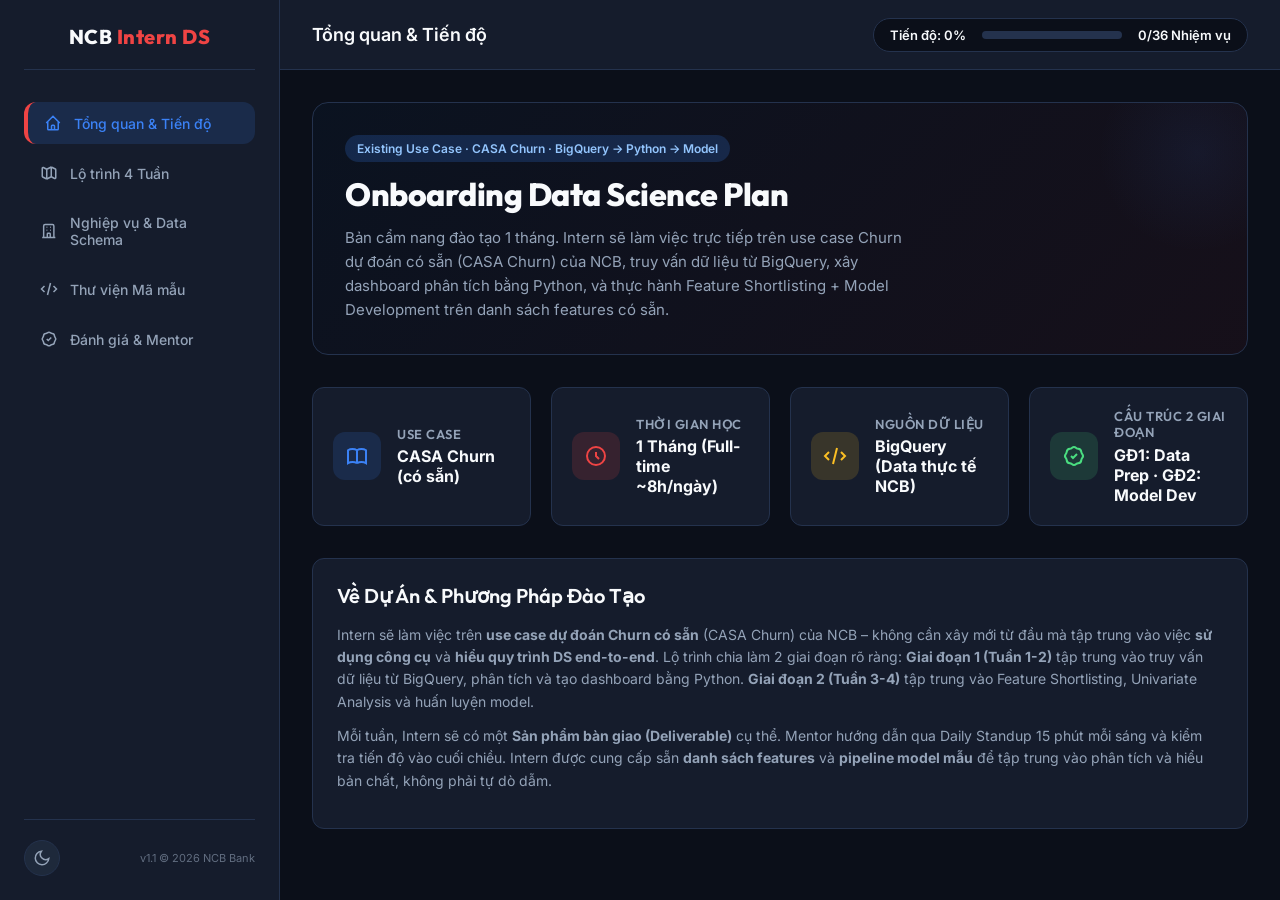
==== commit 81910ff5: "Transition onboarding guide to CASA Churn and extract schema.js" ====
--- a/ds-intern-onboarding-guide/index.html
+++ b/ds-intern-onboarding-guide/index.html
@@ -83,9 +83,9 @@
       <section class="tab-content active" id="tab-overview">
         <div class="hero-banner">
           <div class="hero-info">
-            <span class="hero-badge">Existing Use Case · CASA/Credit Card Churn · BigQuery → Python → Model</span>
+            <span class="hero-badge">Existing Use Case · CASA Churn · BigQuery → Python → Model</span>
             <h1 class="hero-title">Onboarding Data Science Plan</h1>
-            <p class="hero-desc">Bản cẩm nang đào tạo 1 tháng. Intern sẽ làm việc trực tiếp trên use case Churn dự đoán có sẵn (CASA/Credit Card) của NCB, truy vấn dữ liệu từ BigQuery, xây dashboard phân tích bằng Python, và thực hành Feature Shortlisting + Model Development trên danh sách features có sẵn.</p>
+            <p class="hero-desc">Bản cẩm nang đào tạo 1 tháng. Intern sẽ làm việc trực tiếp trên use case Churn dự đoán có sẵn (CASA Churn) của NCB, truy vấn dữ liệu từ BigQuery, xây dashboard phân tích bằng Python, và thực hành Feature Shortlisting + Model Development trên danh sách features có sẵn.</p>
           </div>
         </div>
 
@@ -96,7 +96,7 @@
             </div>
             <div class="info-details">
               <h4>Use Case</h4>
-              <p>CASA/Credit Card Churn (có sẵn)</p>
+              <p>CASA Churn (có sẵn)</p>
             </div>
           </div>
           <div class="info-card">
@@ -131,7 +131,7 @@
         <div style="background-color: var(--bg-card); border: 1px solid var(--border-color); padding: 24px; border-radius: var(--radius); margin-bottom: 24px;">
           <h2 style="font-size: 20px; margin-bottom: 16px;">Về Dự Án & Phương Pháp Đào Tạo</h2>
           <p style="color: var(--text-secondary); font-size: 14px; line-height: 1.6; margin-bottom: 12px;">
-            Intern sẽ làm việc trên <strong>use case dự đoán Churn có sẵn</strong> (CASA/Credit Card) của NCB – không cần xây mới từ đầu mà tập trung vào việc <strong>sử dụng công cụ</strong> và <strong>hiểu quy trình DS end-to-end</strong>. Lộ trình chia làm 2 giai đoạn rõ ràng: <strong>Giai đoạn 1 (Tuần 1-2)</strong> tập trung vào truy vấn dữ liệu từ BigQuery, phân tích và tạo dashboard bằng Python. <strong>Giai đoạn 2 (Tuần 3-4)</strong> tập trung vào Feature Shortlisting, Univariate Analysis và huấn luyện model.
+            Intern sẽ làm việc trên <strong>use case dự đoán Churn có sẵn</strong> (CASA Churn) của NCB – không cần xây mới từ đầu mà tập trung vào việc <strong>sử dụng công cụ</strong> và <strong>hiểu quy trình DS end-to-end</strong>. Lộ trình chia làm 2 giai đoạn rõ ràng: <strong>Giai đoạn 1 (Tuần 1-2)</strong> tập trung vào truy vấn dữ liệu từ BigQuery, phân tích và tạo dashboard bằng Python. <strong>Giai đoạn 2 (Tuần 3-4)</strong> tập trung vào Feature Shortlisting, Univariate Analysis và huấn luyện model.
           </p>
           <p style="color: var(--text-secondary); font-size: 14px; line-height: 1.6; margin-bottom: 12px;">
             Mỗi tuần, Intern sẽ có một <strong>Sản phẩm bàn giao (Deliverable)</strong> cụ thể. Mentor hướng dẫn qua Daily Standup 15 phút mỗi sáng và kiểm tra tiến độ vào cuối chiều. Intern được cung cấp sẵn <strong>danh sách features</strong> và <strong>pipeline model mẫu</strong> để tập trung vào phân tích và hiểu bản chất, không phải tự dò dẫm.
@@ -165,7 +165,7 @@
             <div class="week-header" onclick="toggleWeek(1)">
               <div class="week-meta">
                 <h3>Tuần 1: Kết nối dữ liệu &amp; Khám phá (Data Access &amp; Exploration)</h3>
-                <div class="subtitle">Trọng tâm: Truy vấn dữ liệu thực tế CASA/Credit Card từ BigQuery, làm quen cấu trúc bảng, thống kê tổng quan bằng Python</div>
+                <div class="subtitle">Trọng tâm: Truy vấn dữ liệu thực tế CASA Churn từ BigQuery, làm quen cấu trúc bảng, thống kê tổng quan bằng Python</div>
               </div>
               <button class="week-toggle-btn">
                 <svg width="20" height="20" fill="none" stroke="currentColor" stroke-width="2" viewBox="0 0 24 24"><path d="M19 9l-7 7-7-7"/></svg>
@@ -182,7 +182,7 @@
                   </li>
                   <li class="task-item" onclick="toggleTaskCheckbox(this)">
                     <input type="checkbox" class="task-checkbox" data-task-id="w1-d1-2">
-                    Viết câu truy vấn SQL đầu tiên trên BigQuery Console: <code>SELECT * FROM dataset.table LIMIT 100</code> để xem cấu trúc dữ liệu CASA/Credit Card churn.
+                    Viết câu truy vấn SQL đầu tiên trên BigQuery Console: <code>SELECT * FROM dataset.table LIMIT 100</code> để xem cấu trúc dữ liệu CASA Churn.
                   </li>
                   <li class="task-item" onclick="toggleTaskCheckbox(this)">
                     <input type="checkbox" class="task-checkbox" data-task-id="w1-d1-3">
@@ -214,15 +214,15 @@
                 <ul class="task-list">
                   <li class="task-item" onclick="toggleTaskCheckbox(this)">
                     <input type="checkbox" class="task-checkbox" data-task-id="w1-d3-1">
-                    Vẽ Histogram + Boxplot cho các biến số quan trọng (Hạn mức, Số dư, Độ tuổi, Số tháng không hoạt động) bằng Matplotlib/Seaborn.
+                    Vẽ Histogram + Boxplot cho các biến số quan trọng (Số dư CASA hiện tại, Tỷ lệ thay đổi số dư, Độ tuổi, Số tháng không giao dịch) bằng Matplotlib/Seaborn.
                   </li>
                   <li class="task-item" onclick="toggleTaskCheckbox(this)">
                     <input type="checkbox" class="task-checkbox" data-task-id="w1-d3-2">
-                    Vẽ Countplot/Bar chart cho các biến phân loại (Giới tính, Hạng thẻ, Khu vực). Viết nhận xét nghiệp vụ bên dưới mỗi biểu đồ.
+                    Vẽ Countplot/Bar chart cho các biến phân loại (Giới tính, Nhận lương qua tài khoản, E-banking). Viết nhận xét nghiệp vụ bên dưới mỗi biểu đồ.
                   </li>
                   <li class="task-item" onclick="toggleTaskCheckbox(this)">
                     <input type="checkbox" class="task-checkbox" data-task-id="w1-d3-3">
-                    Đề xuất 3-5 câu hỏi kinh doanh từ dữ liệu (VD: "Nhóm thẻ nào có tỷ lệ churn cao nhất?", "Có mối liên hệ giữa số tháng inactive và churn không?").
+                    Đề xuất 3-5 câu hỏi kinh doanh từ dữ liệu (VD: "Khách hàng không nhận lương có tỷ lệ churn cao hơn không?", "Có mối liên hệ giữa số dư CASA và churn không?").
                   </li>
                 </ul>
               </div>
@@ -334,7 +334,7 @@
                 <div class="deliverable-info">
                   <span class="deliverable-badge">Sản phẩm bàn giao Tuần 2</span>
                   <div class="deliverable-title">Python Dashboard &amp; Slide "Chân dung KH có nguy cơ churn"</div>
-                  <div class="deliverable-desc">Dashboard Python trực quan, slide 5 trang nghiệp vụ trình bày pattern churn từ data thực tế, kèm đề xuất hành động cho bộ phận Credit Card/CASA.</div>
+                  <div class="deliverable-desc">Dashboard Python trực quan, slide 5 trang nghiệp vụ trình bày pattern churn từ data thực tế, kèm đề xuất hành động cho bộ phận quản lý nguồn vốn CASA.</div>
                 </div>
                 <div style="display: flex; gap: 8px; align-items: center;">
                   <a href="#code-week-2" class="view-code-link-btn">
@@ -386,7 +386,7 @@
                   </li>
                   <li class="task-item" onclick="toggleTaskCheckbox(this)">
                     <input type="checkbox" class="task-checkbox" data-task-id="w3-d1-2">
-                    Phân loại features thành các nhóm: Demographics (tuổi, giới tính), Transaction Behavior (số lần GD, giá trị GD), Product (hạng thẻ, số SP), Engagement (tháng inactive).
+                    Phân loại features thành các nhóm: Demographics (tuổi, giới tính), Transaction Behavior (số lần GD, giá trị GD), Product (tiết kiệm, thấu chi), Engagement (e-banking, tháng inactive).
                   </li>
                   <li class="task-item" onclick="toggleTaskCheckbox(this)">
                     <input type="checkbox" class="task-checkbox" data-task-id="w3-d1-3">
@@ -555,15 +555,15 @@
         <div class="tab-grid">
           
           <div>
-            <h2 style="font-size: 20px; margin-bottom: 12px;">Ngữ cảnh nghiệp vụ Churn Thẻ Tín Dụng</h2>
+            <h2 style="font-size: 20px; margin-bottom: 12px;">Ngữ cảnh nghiệp vụ CASA Churn</h2>
             <p style="color: var(--text-secondary); font-size: 14px; line-height: 1.6; margin-bottom: 16px;">
-              Tại ngân hàng NCB, việc giữ chân khách hàng (Customer Retention) có chi phí tối ưu hơn nhiều so với việc tìm kiếm khách hàng mới. Thẻ tín dụng là dòng sản phẩm mang lại doanh thu định kỳ lớn thông qua phí thường niên, lãi suất chi tiêu và phí xử lý giao dịch.
+              Tại ngân hàng NCB, việc giữ chân khách hàng (Customer Retention) có chi phí tối ưu hơn nhiều so với việc tìm kiếm khách hàng mới. Số dư tiền gửi không kỳ hạn (CASA) là dòng vốn giá rẻ đặc biệt quan trọng giúp ngân hàng tối ưu hóa biên lợi nhuận lãi thuần (NIM) và cung cấp nguồn vốn dồi dào tài trợ cho các hoạt động tín dụng.
             </p>
             
             <div style="background-color: var(--bg-card); border: 1px solid var(--border-color); padding: 16px; border-radius: var(--radius); margin-bottom: 24px;">
               <h3 style="font-size: 15px; margin-bottom: 8px; color: var(--ncb-red);">Định nghĩa khách hàng rời bỏ (Churn) trong thực tế:</h3>
               <p style="color: var(--text-secondary); font-size: 13px; line-height: 1.5;">
-                Khách hàng chủ động gửi yêu cầu hủy thẻ tín dụng <strong>hoặc</strong> tài khoản thẻ không ghi nhận bất cứ phát sinh chi tiêu/thanh toán nào liên tiếp trong vòng 3 tháng gần nhất (gọi là tài khoản ngủ đông - dormant).
+                Khách hàng chủ động gửi yêu cầu đóng tài khoản thanh toán <strong>hoặc</strong> tài khoản không ghi nhận bất kỳ giao dịch tài chính chủ động nào (chuyển khoản, thanh toán, rút tiền) liên tiếp trong vòng 3 tháng gần nhất (gọi là tài khoản ngủ đông - dormant).
               </p>
             </div>
 
@@ -604,7 +604,7 @@
 
               <div class="sim-slider-group">
                 <div class="sim-label-row">
-                  <span>Số lần quẹt thẻ / năm</span>
+                  <span>Tần suất giao dịch / năm</span>
                   <span class="sim-value" id="val-trans-count">24 lần</span>
                 </div>
                 <input type="range" class="sim-slider" id="input-trans-count" min="2" max="150" value="24">
@@ -612,18 +612,18 @@
 
               <div class="sim-slider-group">
                 <div class="sim-label-row">
-                  <span>Số dư nợ thẻ (VND)</span>
-                  <span class="sim-value" id="val-balance">1,500,000đ</span>
-                </div>
-                <input type="range" class="sim-slider" id="input-balance" min="0" max="20000000" step="500000" value="1500000">
+                  <span>Số dư CASA hiện tại (VND)</span>
+                  <span class="sim-value" id="val-balance">5,000,000đ</span>
+                </div>
+                <input type="range" class="sim-slider" id="input-balance" min="0" max="50000000" step="500000" value="5000000">
               </div>
 
               <div class="sim-slider-group">
                 <div class="sim-label-row">
-                  <span>Hạn mức tín dụng (VND)</span>
-                  <span class="sim-value" id="val-limit">30,000,000đ</span>
-                </div>
-                <input type="range" class="sim-slider" id="input-limit" min="5000000" max="100000000" step="1000000" value="30000000">
+                  <span>Số dư tiền gửi tiết kiệm (VND)</span>
+                  <span class="sim-value" id="val-limit">10,000,000đ</span>
+                </div>
+                <input type="range" class="sim-slider" id="input-limit" min="0" max="100000000" step="5000000" value="10000000">
               </div>
 
               <!-- Output visual gauge -->
@@ -704,6 +704,7 @@
   </div>
 
   <!-- JavaScript Bundle -->
+  <script src="schema.js"></script>
   <script src="data.js"></script>
   <script src="app.js"></script>
 </body>
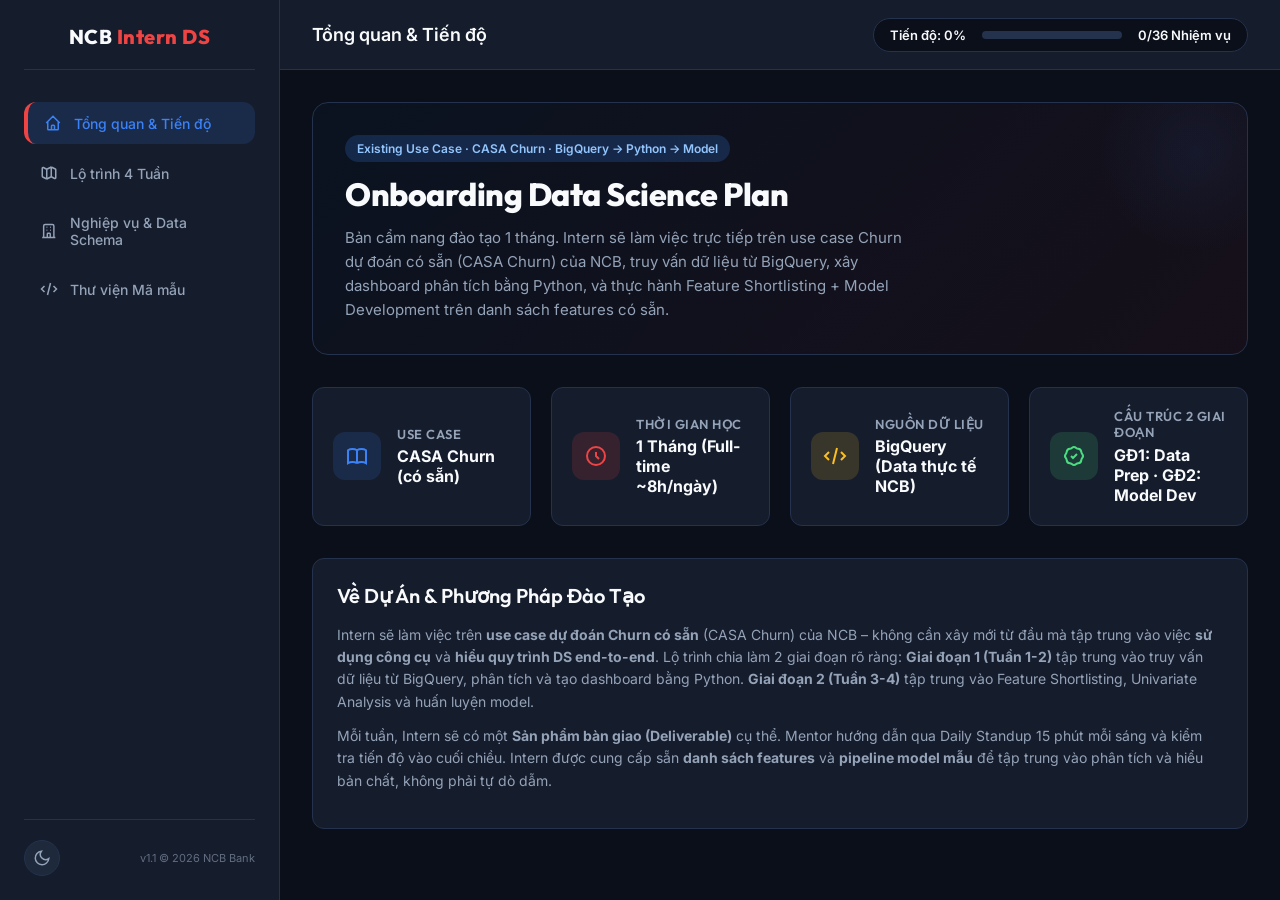
==== commit bd869443: "feat: implement mentor URL check and time-based code locking using config.js" ====
--- a/ds-intern-onboarding-guide/index.html
+++ b/ds-intern-onboarding-guide/index.html
@@ -705,6 +705,7 @@
 
   <!-- JavaScript Bundle -->
   <script src="schema.js"></script>
+  <script src="config.js"></script>
   <script src="data.js"></script>
   <script src="app.js"></script>
 </body>
--- a/ds-intern-onboarding-guide/style.css
+++ b/ds-intern-onboarding-guide/style.css
@@ -866,6 +866,18 @@
 .view-code-link-btn:hover {
   background: var(--sidebar-item-hover);
   border-color: var(--text-secondary);
+}
+
+.toggle-code-btn:disabled {
+  opacity: 0.5;
+  cursor: not-allowed !important;
+  color: var(--text-secondary) !important;
+  background-color: rgba(0, 0, 0, 0.05) !important;
+  border-color: var(--border-color) !important;
+}
+
+[data-theme="dark"] .toggle-code-btn:disabled {
+  background-color: rgba(255, 255, 255, 0.02) !important;
 }
 
 .snippet-card {
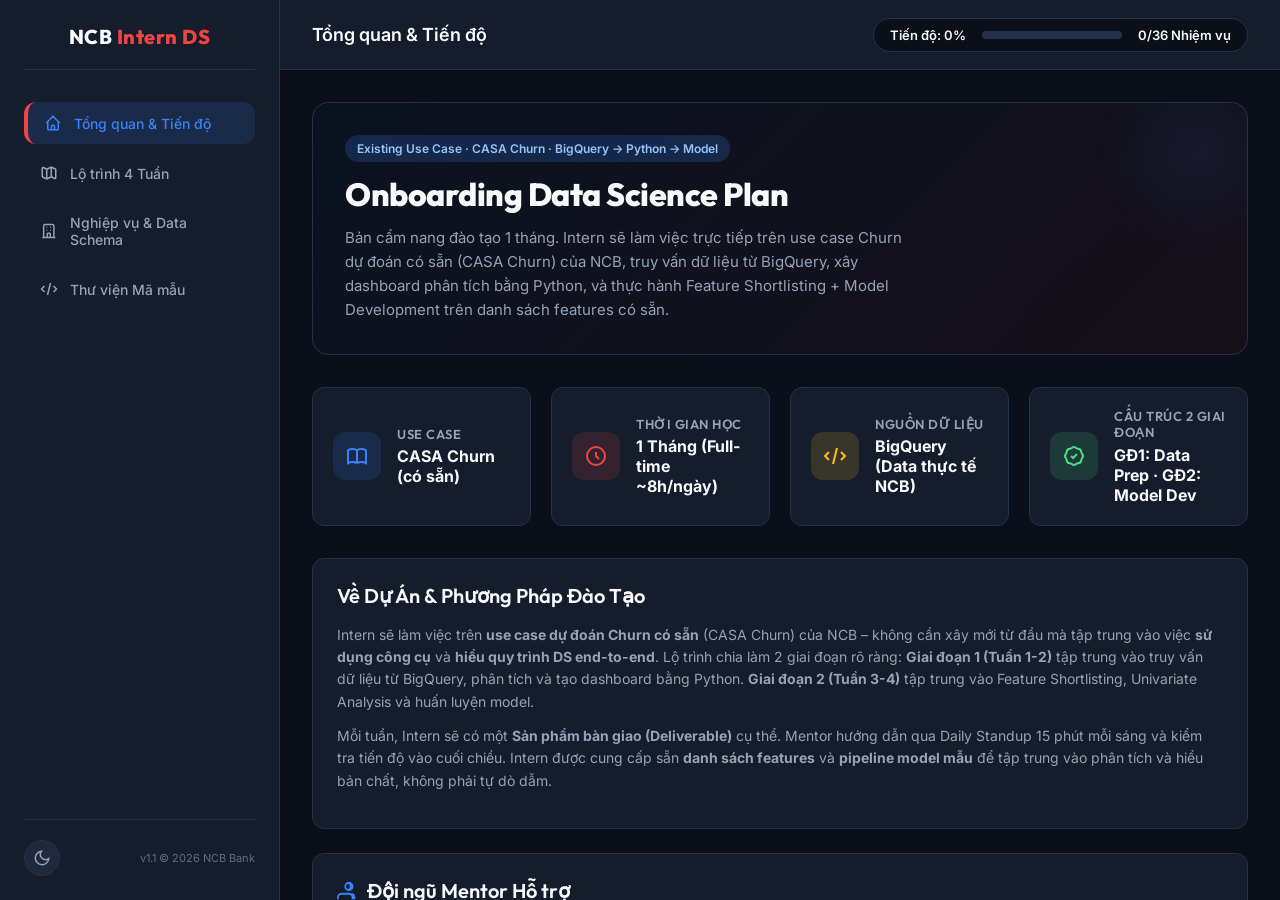
==== commit 1f104379: "feat: add supporting mentors contact section in Overview tab" ====
--- a/ds-intern-onboarding-guide/index.html
+++ b/ds-intern-onboarding-guide/index.html
@@ -137,6 +137,127 @@
             Mỗi tuần, Intern sẽ có một <strong>Sản phẩm bàn giao (Deliverable)</strong> cụ thể. Mentor hướng dẫn qua Daily Standup 15 phút mỗi sáng và kiểm tra tiến độ vào cuối chiều. Intern được cung cấp sẵn <strong>danh sách features</strong> và <strong>pipeline model mẫu</strong> để tập trung vào phân tích và hiểu bản chất, không phải tự dò dẫm.
           </p>
         </div>
+
+        <!-- Supporting Mentors Section -->
+        <div style="background-color: var(--bg-card); border: 1px solid var(--border-color); padding: 24px; border-radius: var(--radius); margin-bottom: 24px;">
+          <h2 style="font-size: 20px; margin-bottom: 16px; display: flex; align-items: center; gap: 8px;">
+            <svg width="22" height="22" fill="none" stroke="var(--ncb-blue)" stroke-width="2" viewBox="0 0 24 24"><path d="M17 21v-2a4 4 0 0 0-4-4H5a4 4 0 0 0-4 4v2m12-10a4 4 0 1 0-0-8 4 4 0 0 0 0 8zm6 10v-2a4 4 0 0 0-3-3.87m-4-12a4 4 0 0 1 0 7.75"/></svg>
+            Đội ngũ Mentor Hỗ trợ
+          </h2>
+          <p style="color: var(--text-secondary); font-size: 14px; line-height: 1.6; margin-bottom: 20px;">
+            Intern liên hệ trực tiếp với các Mentor phụ trách từng phần dưới đây để báo cáo daily và nhận hướng dẫn chi tiết.
+          </p>
+          
+          <div class="mentor-contact-grid" style="display: grid; grid-template-columns: repeat(auto-fit, minmax(220px, 1fr)); gap: 16px;">
+            <!-- Mentor 1: General Manager -->
+            <div class="mentor-contact-card" style="background: var(--bg-primary); border: 1px solid var(--border-color); border-radius: var(--radius); padding: 16px; display: flex; flex-direction: column; gap: 12px; transition: var(--transition);">
+              <div style="display: flex; align-items: center; gap: 12px;">
+                <div style="width: 40px; height: 40px; border-radius: 50%; background: linear-gradient(135deg, #0054A6, #3b82f6); display: flex; align-items: center; justify-content: center; color: #fff; font-weight: 700; font-size: 15px; font-family: var(--font-heading);">
+                  M1
+                </div>
+                <div>
+                  <div style="font-weight: 600; font-size: 15px; color: var(--text-primary);">Mentor Quản lý Tổng</div>
+                  <div style="font-size: 12px; color: var(--text-secondary);">Trưởng nhóm / Quản lý Dự án</div>
+                </div>
+              </div>
+              <div style="border-top: 1px solid var(--border-color); padding-top: 10px; font-size: 13px; display: flex; flex-direction: column; gap: 6px;">
+                <div style="display: flex; align-items: center; gap: 8px; color: var(--text-secondary);">
+                  <svg width="14" height="14" fill="none" stroke="currentColor" stroke-width="2" viewBox="0 0 24 24" style="flex-shrink: 0;"><path d="M9 12l2 2 4-4m5.618-4.016A11.955 11.955 0 0112 2.944a11.955 11.955 0 01-8.618 3.04A12.02 12.02 0 003 9c0 5.591 3.824 10.29 9 11.622 5.176-1.332 9-6.03 9-11.622 0-1.042-.133-2.052-.382-3.016z"/></svg>
+                  <span style="font-weight: 600; color: var(--ncb-blue);">Vai trò: Quản lý tổng (Tab Tổng quan)</span>
+                </div>
+                <div style="display: flex; align-items: center; gap: 8px; color: var(--text-secondary);">
+                  <svg width="14" height="14" fill="none" stroke="currentColor" stroke-width="2" viewBox="0 0 24 24" style="flex-shrink: 0;"><path d="M3 8l7.89 5.26a2 2 0 002.22 0L21 8M5 19h14a2 2 0 002-2V7a2 2 0 00-2-2H5a2 2 0 00-2 2v10a2 2 0 002 2z"/></svg>
+                  <span>mentor1@ncb-bank.vn</span>
+                </div>
+                <div style="display: flex; align-items: center; gap: 8px; color: var(--text-secondary);">
+                  <svg width="14" height="14" fill="none" stroke="currentColor" stroke-width="2" viewBox="0 0 24 24" style="flex-shrink: 0;"><path d="M3 5a2 2 0 012-2h3.28a1 1 0 01.94.725l.548 2.2a1 1 0 01-.321.988l-1.305.98a10.582 10.582 0 004.872 4.872l.98-1.305a1 1 0 01.988-.321l2.2.548a1 1 0 01.725.94V19a2 2 0 01-2 2h-1C9.716 21 3 14.284 3 6V5z"/></svg>
+                  <span>09xx-xxx-xxx</span>
+                </div>
+              </div>
+            </div>
+
+            <!-- Mentor 2: Domain Lead -->
+            <div class="mentor-contact-card" style="background: var(--bg-primary); border: 1px solid var(--border-color); border-radius: var(--radius); padding: 16px; display: flex; flex-direction: column; gap: 12px; transition: var(--transition);">
+              <div style="display: flex; align-items: center; gap: 12px;">
+                <div style="width: 40px; height: 40px; border-radius: 50%; background: linear-gradient(135deg, #10b981, #059669); display: flex; align-items: center; justify-content: center; color: #fff; font-weight: 700; font-size: 15px; font-family: var(--font-heading);">
+                  M2
+                </div>
+                <div>
+                  <div style="font-weight: 600; font-size: 15px; color: var(--text-primary);">Mentor Nghiệp vụ</div>
+                  <div style="font-size: 12px; color: var(--text-secondary);">Chuyên gia Nghiệp vụ / Dữ liệu</div>
+                </div>
+              </div>
+              <div style="border-top: 1px solid var(--border-color); padding-top: 10px; font-size: 13px; display: flex; flex-direction: column; gap: 6px;">
+                <div style="display: flex; align-items: center; gap: 8px; color: var(--text-secondary);">
+                  <svg width="14" height="14" fill="none" stroke="currentColor" stroke-width="2" viewBox="0 0 24 24" style="flex-shrink: 0;"><path d="M9 12l2 2 4-4m5.618-4.016A11.955 11.955 0 0112 2.944a11.955 11.955 0 01-8.618 3.04A12.02 12.02 0 003 9c0 5.591 3.824 10.29 9 11.622 5.176-1.332 9-6.03 9-11.622 0-1.042-.133-2.052-.382-3.016z"/></svg>
+                  <span style="font-weight: 600; color: var(--success);">Vai trò: Phụ trách Domain (Tab Nghiệp vụ &amp; Data)</span>
+                </div>
+                <div style="display: flex; align-items: center; gap: 8px; color: var(--text-secondary);">
+                  <svg width="14" height="14" fill="none" stroke="currentColor" stroke-width="2" viewBox="0 0 24 24" style="flex-shrink: 0;"><path d="M3 8l7.89 5.26a2 2 0 002.22 0L21 8M5 19h14a2 2 0 002-2V7a2 2 0 00-2-2H5a2 2 0 00-2 2v10a2 2 0 002 2z"/></svg>
+                  <span>mentor2@ncb-bank.vn</span>
+                </div>
+                <div style="display: flex; align-items: center; gap: 8px; color: var(--text-secondary);">
+                  <svg width="14" height="14" fill="none" stroke="currentColor" stroke-width="2" viewBox="0 0 24 24" style="flex-shrink: 0;"><path d="M3 5a2 2 0 012-2h3.28a1 1 0 01.94.725l.548 2.2a1 1 0 01-.321.988l-1.305.98a10.582 10.582 0 004.872 4.872l.98-1.305a1 1 0 01.988-.321l2.2.548a1 1 0 01.725.94V19a2 2 0 01-2 2h-1C9.716 21 3 14.284 3 6V5z"/></svg>
+                  <span>09xx-xxx-xxx</span>
+                </div>
+              </div>
+            </div>
+
+            <!-- Mentor 3: Roadmap Phase 1 Lead -->
+            <div class="mentor-contact-card" style="background: var(--bg-primary); border: 1px solid var(--border-color); border-radius: var(--radius); padding: 16px; display: flex; flex-direction: column; gap: 12px; transition: var(--transition);">
+              <div style="display: flex; align-items: center; gap: 12px;">
+                <div style="width: 40px; height: 40px; border-radius: 50%; background: linear-gradient(135deg, #f59e0b, #d97706); display: flex; align-items: center; justify-content: center; color: #fff; font-weight: 700; font-size: 15px; font-family: var(--font-heading);">
+                  M3
+                </div>
+                <div>
+                  <div style="font-weight: 600; font-size: 15px; color: var(--text-primary);">Mentor Giai đoạn 1</div>
+                  <div style="font-size: 12px; color: var(--text-secondary);">Kỹ sư Dữ liệu / Phân tích</div>
+                </div>
+              </div>
+              <div style="border-top: 1px solid var(--border-color); padding-top: 10px; font-size: 13px; display: flex; flex-direction: column; gap: 6px;">
+                <div style="display: flex; align-items: center; gap: 8px; color: var(--text-secondary);">
+                  <svg width="14" height="14" fill="none" stroke="currentColor" stroke-width="2" viewBox="0 0 24 24" style="flex-shrink: 0;"><path d="M9 12l2 2 4-4m5.618-4.016A11.955 11.955 0 0112 2.944a11.955 11.955 0 01-8.618 3.04A12.02 12.02 0 003 9c0 5.591 3.824 10.29 9 11.622 5.176-1.332 9-6.03 9-11.622 0-1.042-.133-2.052-.382-3.016z"/></svg>
+                  <span style="font-weight: 600; color: var(--accent-gold);">Vai trò: Phụ trách Giai đoạn 1 (Tuần 1-2)</span>
+                </div>
+                <div style="display: flex; align-items: center; gap: 8px; color: var(--text-secondary);">
+                  <svg width="14" height="14" fill="none" stroke="currentColor" stroke-width="2" viewBox="0 0 24 24" style="flex-shrink: 0;"><path d="M3 8l7.89 5.26a2 2 0 002.22 0L21 8M5 19h14a2 2 0 002-2V7a2 2 0 00-2-2H5a2 2 0 00-2 2v10a2 2 0 002 2z"/></svg>
+                  <span>mentor3@ncb-bank.vn</span>
+                </div>
+                <div style="display: flex; align-items: center; gap: 8px; color: var(--text-secondary);">
+                  <svg width="14" height="14" fill="none" stroke="currentColor" stroke-width="2" viewBox="0 0 24 24" style="flex-shrink: 0;"><path d="M3 5a2 2 0 012-2h3.28a1 1 0 01.94.725l.548 2.2a1 1 0 01-.321.988l-1.305.98a10.582 10.582 0 004.872 4.872l.98-1.305a1 1 0 01.988-.321l2.2.548a1 1 0 01.725.94V19a2 2 0 01-2 2h-1C9.716 21 3 14.284 3 6V5z"/></svg>
+                  <span>09xx-xxx-xxx</span>
+                </div>
+              </div>
+            </div>
+
+            <!-- Mentor 4: Roadmap Phase 2 Lead -->
+            <div class="mentor-contact-card" style="background: var(--bg-primary); border: 1px solid var(--border-color); border-radius: var(--radius); padding: 16px; display: flex; flex-direction: column; gap: 12px; transition: var(--transition);">
+              <div style="display: flex; align-items: center; gap: 12px;">
+                <div style="width: 40px; height: 40px; border-radius: 50%; background: linear-gradient(135deg, #ef4444, #dc2626); display: flex; align-items: center; justify-content: center; color: #fff; font-weight: 700; font-size: 15px; font-family: var(--font-heading);">
+                  M4
+                </div>
+                <div>
+                  <div style="font-weight: 600; font-size: 15px; color: var(--text-primary);">Mentor Giai đoạn 2</div>
+                  <div style="font-size: 12px; color: var(--text-secondary);">Kỹ sư ML / Nhà khoa học Dữ liệu</div>
+                </div>
+              </div>
+              <div style="border-top: 1px solid var(--border-color); padding-top: 10px; font-size: 13px; display: flex; flex-direction: column; gap: 6px;">
+                <div style="display: flex; align-items: center; gap: 8px; color: var(--text-secondary);">
+                  <svg width="14" height="14" fill="none" stroke="currentColor" stroke-width="2" viewBox="0 0 24 24" style="flex-shrink: 0;"><path d="M9 12l2 2 4-4m5.618-4.016A11.955 11.955 0 0112 2.944a11.955 11.955 0 01-8.618 3.04A12.02 12.02 0 003 9c0 5.591 3.824 10.29 9 11.622 5.176-1.332 9-6.03 9-11.622 0-1.042-.133-2.052-.382-3.016z"/></svg>
+                  <span style="font-weight: 600; color: var(--ncb-red);">Vai trò: Phụ trách Giai đoạn 2 (Tuần 3-4)</span>
+                </div>
+                <div style="display: flex; align-items: center; gap: 8px; color: var(--text-secondary);">
+                  <svg width="14" height="14" fill="none" stroke="currentColor" stroke-width="2" viewBox="0 0 24 24" style="flex-shrink: 0;"><path d="M3 8l7.89 5.26a2 2 0 002.22 0L21 8M5 19h14a2 2 0 002-2V7a2 2 0 00-2-2H5a2 2 0 00-2 2v10a2 2 0 002 2z"/></svg>
+                  <span>mentor4@ncb-bank.vn</span>
+                </div>
+                <div style="display: flex; align-items: center; gap: 8px; color: var(--text-secondary);">
+                  <svg width="14" height="14" fill="none" stroke="currentColor" stroke-width="2" viewBox="0 0 24 24" style="flex-shrink: 0;"><path d="M3 5a2 2 0 012-2h3.28a1 1 0 01.94.725l.548 2.2a1 1 0 01-.321.988l-1.305.98a10.582 10.582 0 004.872 4.872l.98-1.305a1 1 0 01.988-.321l2.2.548a1 1 0 01.725.94V19a2 2 0 01-2 2h-1C9.716 21 3 14.284 3 6V5z"/></svg>
+                  <span>09xx-xxx-xxx</span>
+                </div>
+              </div>
+            </div>
+          </div>
+        </div>
       </section>
 
       <!-- ==========================================
